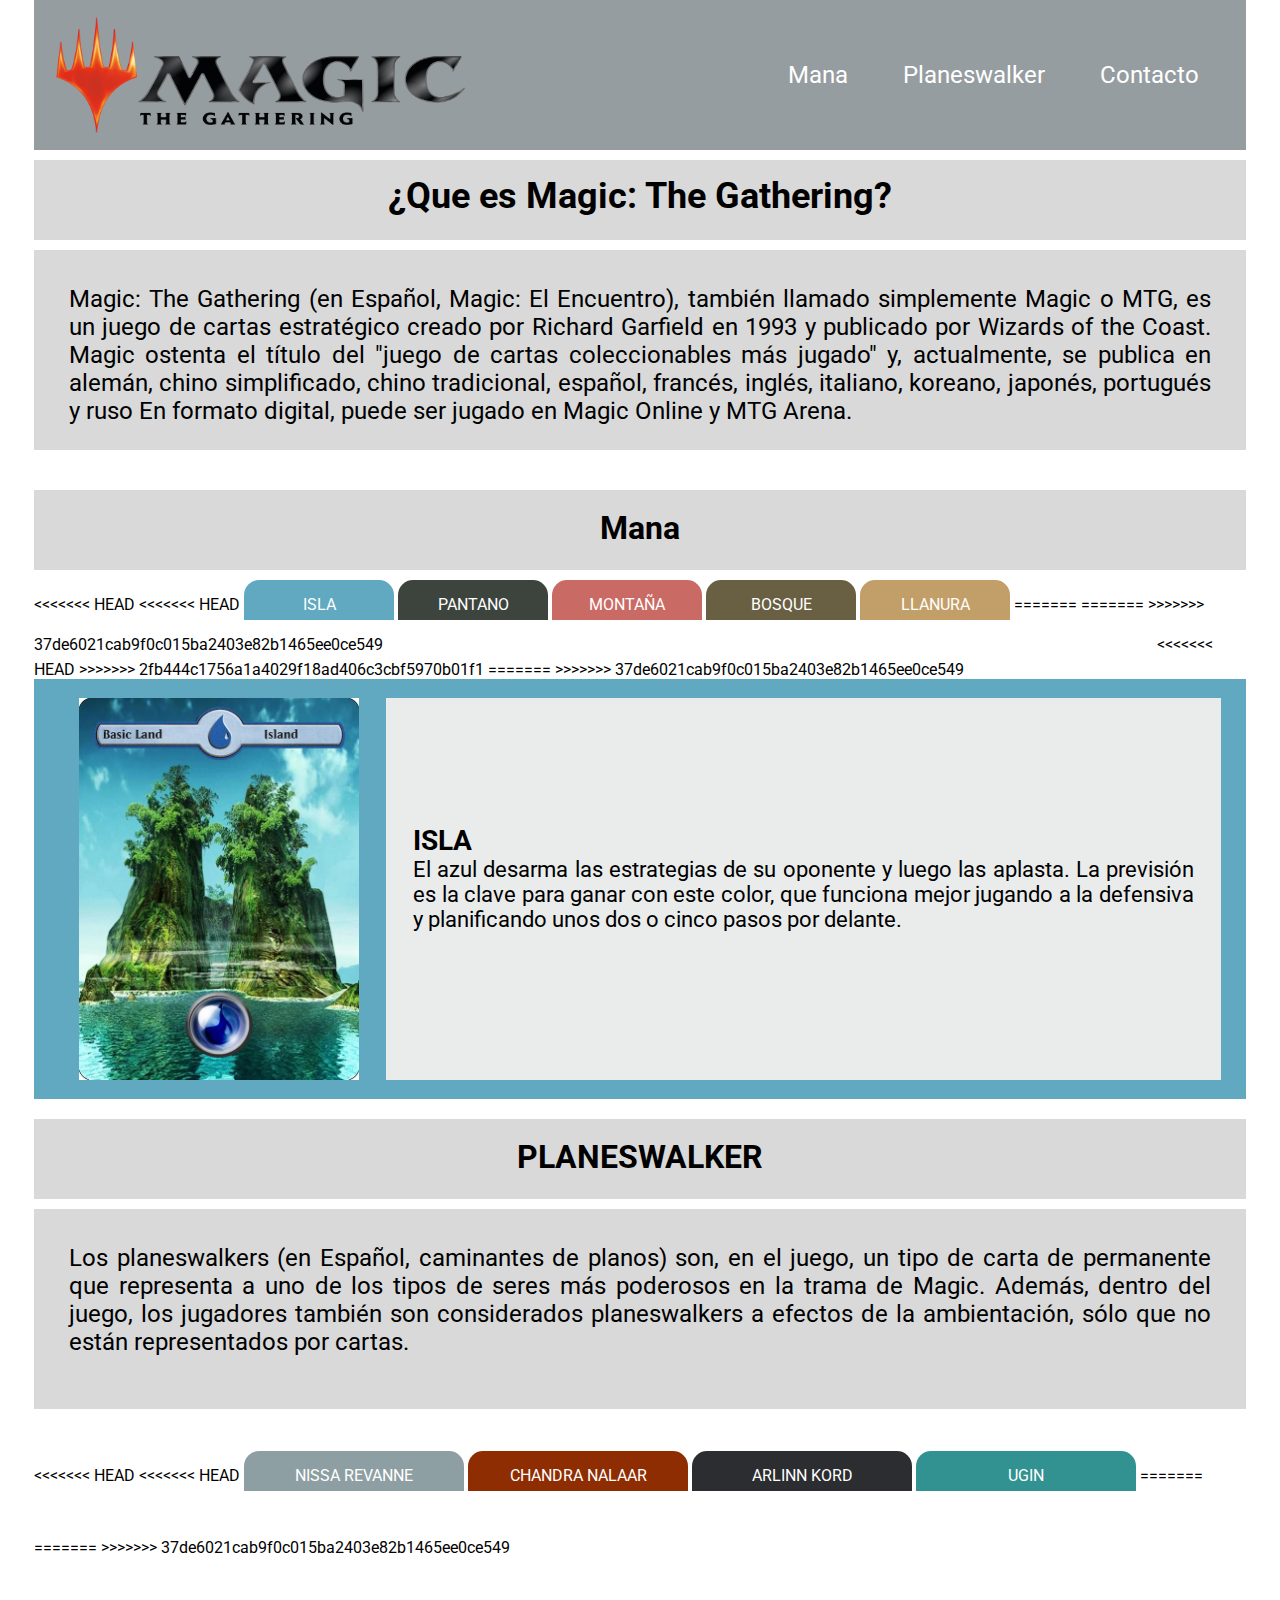
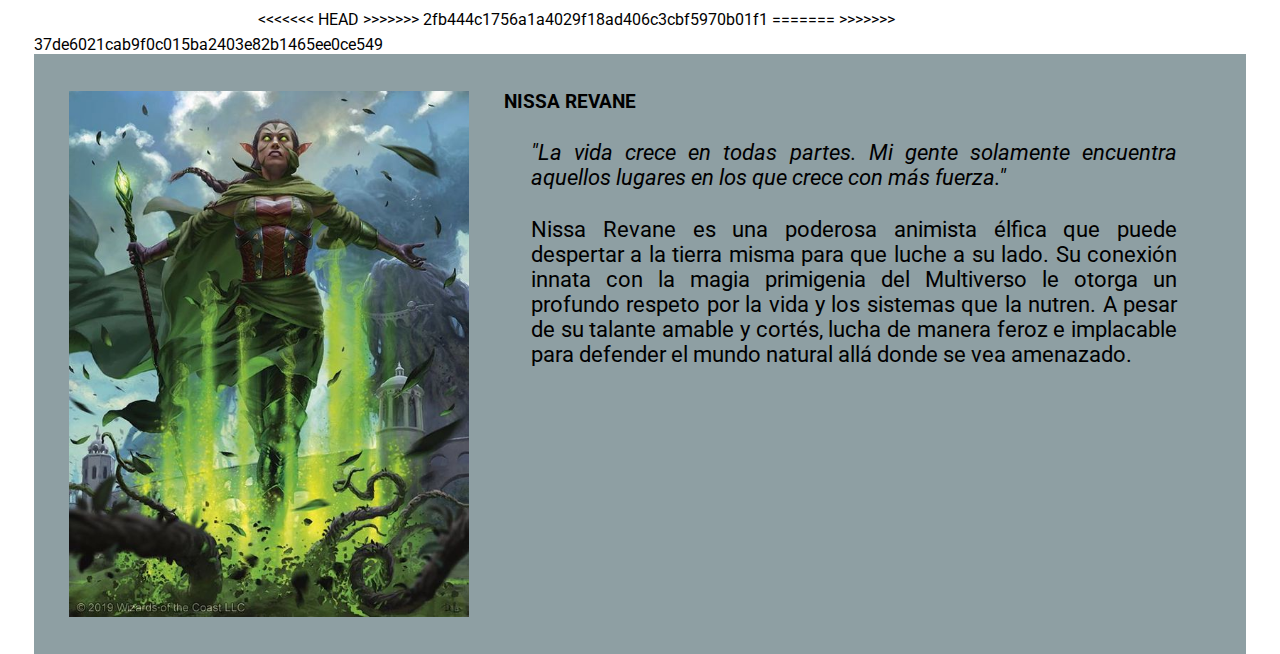
==== index.html @ 4610dcbb "se subieron nuevos cambios en el index y el la hoja de estilo" ====
<!DOCTYPE html>
<html lang="en">
<head>
    <meta charset="UTF-8">
    <meta http-equiv="X-UA-Compatible" content="IE=edge">
    <meta name="viewport" content="width=device-width, initial-scale=1.0">
    <title>Magic-The Gathering</title>
    <link rel="stylesheet" href="css/style.css">
</head>
<body>
    <header>
        <img src="img/logo-mtg.png" alt="logo magic the gathering">
        <nav>
            <a href="#mana">Mana</a>
            <a href="#planeswalker">Planeswalker</a>
            <a href="#contacto">Contacto</a>
        </nav>
    </header>
    <main>
        <section id="magic">
            <h1>¿Que es Magic: The Gathering?</h1>
            <p>
                Magic: The Gathering (en Español, Magic: El Encuentro), también llamado simplemente Magic o MTG, es un
                juego de cartas estratégico creado por Richard Garfield en 1993 y publicado por Wizards of the Coast.
                Magic ostenta el título del "juego de cartas coleccionables más jugado" y, actualmente, se publica en
                alemán, chino simplificado, chino tradicional, español, francés, inglés, italiano, koreano, japonés,
                portugués y ruso En formato digital, puede ser jugado en Magic Online y MTG Arena.
            </p>
        </section>
        <section id="mana">
            <h2>Mana</h2>
            <nav>
<<<<<<< HEAD
<<<<<<< HEAD
                <a href="#mana" onclick="showHide('isla')" class="isla"> ISLA </a>
                <a href="#mana" onclick="showHide('pantano')" class="pantano"> PANTANO </a>
                <a href="#mana" onclick="showHide('montaña')" class="montaña"> MONTAÑA </a>
                <a href="#mana" onclick="showHide('bosque')" class="bosque"> BOSQUE </a>
                <a href="#mana" onclick="showHide('llanura')" class="llanura"> LLANURA </a>
=======
=======
>>>>>>> 37de6021cab9f0c015ba2403e82b1465ee0ce549
                <a href="#mana" onclick="showHide('isla')"> ISLA </a>
                <a href="#mana" onclick="showHide('pantano')"> PANTANO </a>
                <a href="#mana" onclick="showHide('montaña')"> MONTAÑA </a>
                <a href="#mana" onclick="showHide('bosque')"> BOSQUE </a>
                <a href="#mana" onclick="showHide('llanura')"> LLANURA </a>
<<<<<<< HEAD
>>>>>>> 2fb444c1756a1a4029f18ad406c3cbf5970b01f1
=======
>>>>>>> 37de6021cab9f0c015ba2403e82b1465ee0ce549
            </nav>
            <article id="isla">
                <img src="img/mana-isla.jpg" alt="imgen-">
                <div>
                    <h3>ISLA</h3>
                    <p>El azul desarma las estrategias de su oponente y luego las aplasta. La previsión es la clave para
                        ganar con este color, que funciona mejor jugando a la defensiva y planificando unos dos o cinco
                        pasos por delante.</p>
                </div>
            </article>
            <article id="pantano">
                <img src="img/mana-swap.jpg" alt="imgen-">
                <div>
                    <h3>PANTANO</h3>
                    <p>El color del poder a cualquier precio, en el que encontrarás criaturas espeluznantes como
                        vampiros,
                        demonios y zombies errantes. Con él intercambiarás recursos (o puede que incluso vidas) para
                        destruir a la competencia.</p>
                </div>
            </article>
            <article id="montaña">
                <img src="img/mana-montaña.jpg" alt="imgen-">
                <div>
                    <h3>MONTAÑA</h3>
                    <p>El rojo quiere ganar rápido y de inmediato. Este color es agresivo y utiliza la fuerza, el daño
                        directo y las tácticas veloces para acabar con sus oponentes.</p>
                </div>
            </article>
            <article id="bosque">
                <img src="img/mana-bosque.jpg" alt="imgen-bosque">
                <div>
                    <h3>BOSQUE</h3>
                    <p>El verde es una gran elección para principiantes y cuenta con las criaturas más feroces de la
                        naturaleza. Cuanto más grandes sean, ¡mejor! El verde juega igual que una fuerza tan imparable
                        como
                        la propia naturaleza. Si te encantan los animales, este es tu color.</p>
                </div>
            </article>
            <article id="llanura">
                <img src="img/llanura.jpg" alt="imagen-llanura">
                <div>
                    <h3>LLANURA</h3>
                    <p>
                        El blanco cumple su objetivo mediante el trabajo en equipo y el equilibrio. Es el mejor color
                        defensivo y utiliza hechizos de protección para mantener a salvo a las criaturas ante los
                        ataques
                        enemigos.
                    </p>
                </div>
            </article>
        </section>
        <section id="planeswalker">
            <h2>PLANESWALKER</h2>
            <p>
                Los planeswalkers (en Español, caminantes de planos) son, en el juego, un tipo de carta de permanente
                que representa a uno de los tipos de seres más poderosos en la trama de Magic. Además, dentro del juego,
                los jugadores también son considerados planeswalkers a efectos de la ambientación, sólo que no están
                representados por cartas.
            </p>
            <nav>
<<<<<<< HEAD
<<<<<<< HEAD
                <a href="#planeswalker" onclick="ocultarMostrar('nissa')" class="nissa">NISSA REVANNE</a>
                <a href="#planeswalker" onclick="ocultarMostrar('chandra')" class="chandra">CHANDRA NALAAR</a>
                <a href="#planeswalker" onclick="ocultarMostrar('arlinn')" class="arlinn">ARLINN KORD</a>
                <a href="#planeswalker" onclick="ocultarMostrar('ugin')" class="ugin">UGIN</a>
=======
=======
>>>>>>> 37de6021cab9f0c015ba2403e82b1465ee0ce549
                <a href="#nissa" onclick="ocultarMostrar('nissa')" >NISSA REVANNE</a>
                <a href="#chandra" onclick="ocultarMostrar('chandra')" >CHANDRA NALAAR</a>
                <a href="#arlinn" onclick="ocultarMostrar('arlinn')" >ARLINN KORD</a>
                <a href="#ugin" onclick="ocultarMostrar('ugin')" >UGIN</a>
<<<<<<< HEAD
>>>>>>> 2fb444c1756a1a4029f18ad406c3cbf5970b01f1
=======
>>>>>>> 37de6021cab9f0c015ba2403e82b1465ee0ce549
            </nav>
            <article id="nissa">
                <img src="img/Nissa.jpg" alt="Nissa">
                <div>
                    <h3>NISSA REVANE</h3>
                    <p><em>"La vida crece en todas partes. Mi gente solamente encuentra aquellos lugares en los que crece
                            con
                            más fuerza."</em></p>
                    <p>
                        Nissa Revane es una poderosa animista élfica que puede despertar a la tierra misma para que luche a
                        su lado. Su conexión innata con la magia primigenia del Multiverso le otorga un profundo respeto por
                        la vida y los sistemas que la nutren. A pesar de su talante amable y cortés, lucha de manera feroz e
                        implacable para defender el mundo natural allá donde se vea amenazado.
                    </p>
                </div>
            </article>
            <article id="chandra">
                <img src="img/chandra.jpg" alt="Chandra">
                <div>
                    <h3>
                        CHANDRA NALAAR
                    </h3>
                    <p><em>
                            “La combustión espontanea es un mito. Si estallas en llamas es porque alguien querías que lo
                            hicieras.”
                        </em></p>
                    <p>
                        La impulsiva Chandra Nalaar, de espíritu libre e inmenso poder, sigue avanzando para convertirse en
                        la heroína que está predestinada a ser. El arte de conjurar fuego le resulta natural y, cuando se
                        enfrenta a un desafío, suele actuar primero y pensar después. Chandra cree que todo el mundo merece
                        ser libre de tomar sus propias decisiones. De hecho, es casi incapaz de mantenerse al margen cuando
                        descubre algún tipo de opresión. Aunque tiene buenas intenciones, la naturaleza impetuosa de Chandra
                        a veces agrava los problemas que intenta resolver. Aun así, las equivocaciones ocasionales no bastan
                        ni una pizca para aplacar su pasión, su optimismo y su deslenguada despreocupación.
                    </p>
                </div>
            </article>
            <article id="arlinn">
                <img src="img/Arlinn.jpg" alt="Arlinn">
                <div>
                    <h3>
                        ARLINN KORD
                    </h3>
                    <p>
                        Arlinn Kord era una adolescente cuando sucumbió a la llamada primitiva de la licántropa que
                        albergaba en su interior. Intentó ocultar su naturaleza durante años, pero cuando se convirtió en
                        Planeswalker, descubrió el poder para controlar sus transformaciones. Ahora vive como embajadora y
                        defensora de sus congéneres, empleando su habilidad para caminar entre humanos y licántropos como
                        medio de negociar una paz provisional.
                    </p>
                </div>
            </article>
            <article id="ugin">
                <img src="img/ugin.jpg" alt="Ugin">
                <div>
                    <h3>
                        UGIN
                    </h3>
                    <p>
                        A lo largo de su inconcebiblemente larga vida, Ugin ha moldeado planos enteros, vencido a fuerzas
                        cataclísmicas y renacido dos veces como mínimo. Es igual de astuto y poderoso que su gemelo, Nicol
                        Bolas, pero, por suerte, su interés en dominar mundos es mucho menor.
                    </p>
                </div>
            </article>
        </section>
    </main>
    <script src="js/index.js"></script>
</body>
</html>
---- css/style.css ----
@import url('https://fonts.googleapis.com/css2?family=Roboto:ital,wght@0,300;0,700;1,100;1,400&display=swap');


* {
    margin: 0;
    padding: 0;
    box-sizing: border-box;
}

body {
    margin: auto;
    width: 1212px;
    font-family: 'Roboto', sans-serif;
}

header a {
    text-decoration: none;
    color: #ffff;

}

header {
    height: 150px;
    background-color: #969DA0;
    display: flex;
    align-items: center;
    justify-content: space-between;
    margin-bottom: 10px;
}

header img {
    width: 409px;
    height: 116px;
    display: block;
    margin: 17px 22px;
}

header nav {
    margin: 0px 47px;
}

header nav a {
    margin-left: 51px;
    font-size: 24px;
}


#magic {
    width: 1212px;
    height: 320px;
    margin-bottom: 10px;
}

#magic h1 {
    font-size: 36px;
    padding: 15px 0px;
}

#mana h2, #planeswalker h2 {
    font-size: 31.5px;
    padding: 20px 0px;
}

#magic h1,
#mana h2, #planeswalker h2 {
    width: 100%;
    height: 80px;
    background-color: #D9D9D9;
    text-align: center;
    margin-bottom: 10px;
}

#magic p {
    width: 100%;
    height: 200px;
    font-size: 24px;
    text-align: justify;
    background-color: #D9D9D9;
    padding: 35px;
}

/* --- Mana --- */

#mana {
    width: 1212px;
    display: flex;
    flex-wrap: wrap;
    justify-content: space-between;
}

#mana nav a {
    display: inline-block;
    width: 150px;
    height: 40px;
    text-align: center;
    text-decoration: none;
    padding: 15px 0px;
    border-top-left-radius: 15px;
    border-top-right-radius: 15px;
    color: #ffff;
}

#mana article {
    width: 1212px;
    height: 420px;
    display: flex;
    flex-wrap: wrap;
    margin-bottom: 10px;
}

#mana article img {
    width: 280px;
    height: 382px;
    margin: 19px 27px 19px 45px;
}

#mana article div {
    width: 835px;
    height: 382px;
    background-color: #EAECEC;
    margin: 19px 0px 19px 0px;
}

#mana article div h3 {
    width: 835px;
    font-size: 27.5px;
    margin: 126px 0px 0px 27px;
    /* Margin: arriba derecha abajo izquierda */
}

#mana article div p {
    font-size: 22px;
    margin: 0px 27px 0px 27px;
    text-align: justify;
}

/*   */

#mana nav a:nth-child(1) {

    background-color: #60A9C1;
}
#mana nav a:nth-child(2){

    background-color: #3D443D;
}

#mana nav a:nth-child(3){

    background-color: #CA6A64;
}

#mana nav a:nth-child(4){
    background-color: #695F43;
}

#mana nav a:nth-child(5){
    background-color: #C29E68;
}

/* identificador  */

#isla {
    display: flex;
    flex-wrap: wrap;
    background-color: #60A9C1;
}

#pantano {
    display: flex;
    flex-wrap: wrap;
    background-color: #3D443D;
}

#montaña{
    display: flex;
    flex-wrap: wrap;
    background-color: #CA6A64;
}

#bosque{
    background-color: #695F43;
}

#llanura{
    background-color: #C29E68;
}

/* PLANESWALKER */
#planeswalker {
    margin-top: 10px;
}

#planeswalker h2+p{
    width: 100%;
    height: 200px;
    font-size: 24px;
    text-align: justify;
    background-color: #D9D9D9;
    padding: 35px; 
    margin-bottom: 10px;

}

#planeswalker nav a {
    display: inline-block;
    width: 220px;
    height: 40px;
    text-align: center;
    text-decoration: none;
    padding: 15px 0px;
    margin-top: 32px;
    border-top-left-radius: 15px;
    border-top-right-radius: 15px;
    color: #ffff;
}

#planeswalker article {
    width: 1212px;
    height: 600px;
    display: flex;
    flex-wrap: wrap;
}

#planeswalker article img {
    width: 400px;
    height: 526px;
    margin: 37px 35px;
}

#planeswalker article div {
    width: 700px;
    height: 512px;
    margin: 37px 0px 37px;
<<<<<<< HEAD
<<<<<<< HEAD
}

/* clase  */

.nissa {
    display: flex;
    flex-wrap: wrap;
    background-color: #86a0a8;
}

.chandra {
    display: flex;
    flex-wrap: wrap;
    background-color: #af4014;
}

.arlinn{
    display: flex;
    flex-wrap: wrap;
    background-color: #433f3f;
}

.ugin{
    background-color: #21879e;
}

/* identificador  */

#nissa{
    display: flex;
    flex-wrap: wrap;
    background-color: #86a0a8;
}

#chandra{
    display: flex;
    flex-wrap: wrap;
    background-color: #af4014;
}

#arlinn{
    display: flex;
    flex-wrap: wrap;
    background-color: #433f3f;
}

#ugin{
    background-color: #21879e;
}
=======
=======
>>>>>>> 37de6021cab9f0c015ba2403e82b1465ee0ce549
    background-color: #EAECEC;
}
#planeswalker article div h3{
    width: 835px;
    font-size: 27.5px;
    margin: 35px 0px 0px 27px;
}

#planeswalker article div p {
    font-size: 22px;
    margin: 27px 27px 27px 27px;
    text-align: justify;
}
/* Color Fondo Planeswalker */

#planeswalker nav a:nth-child(1), #nissa {
    background-color: #8E9FA3;
}
#planeswalker nav a:nth-child(2), #chandra{
    background-color: #8E2D02;
}

#planeswalker nav a:nth-child(3), #arlinn {
    background-color: #2B2D30;
}

#planeswalker nav a:nth-child(4), #ugin{ 
    background-color: #319291;
}
<<<<<<< HEAD
>>>>>>> 2fb444c1756a1a4029f18ad406c3cbf5970b01f1
=======
>>>>>>> 37de6021cab9f0c015ba2403e82b1465ee0ce549
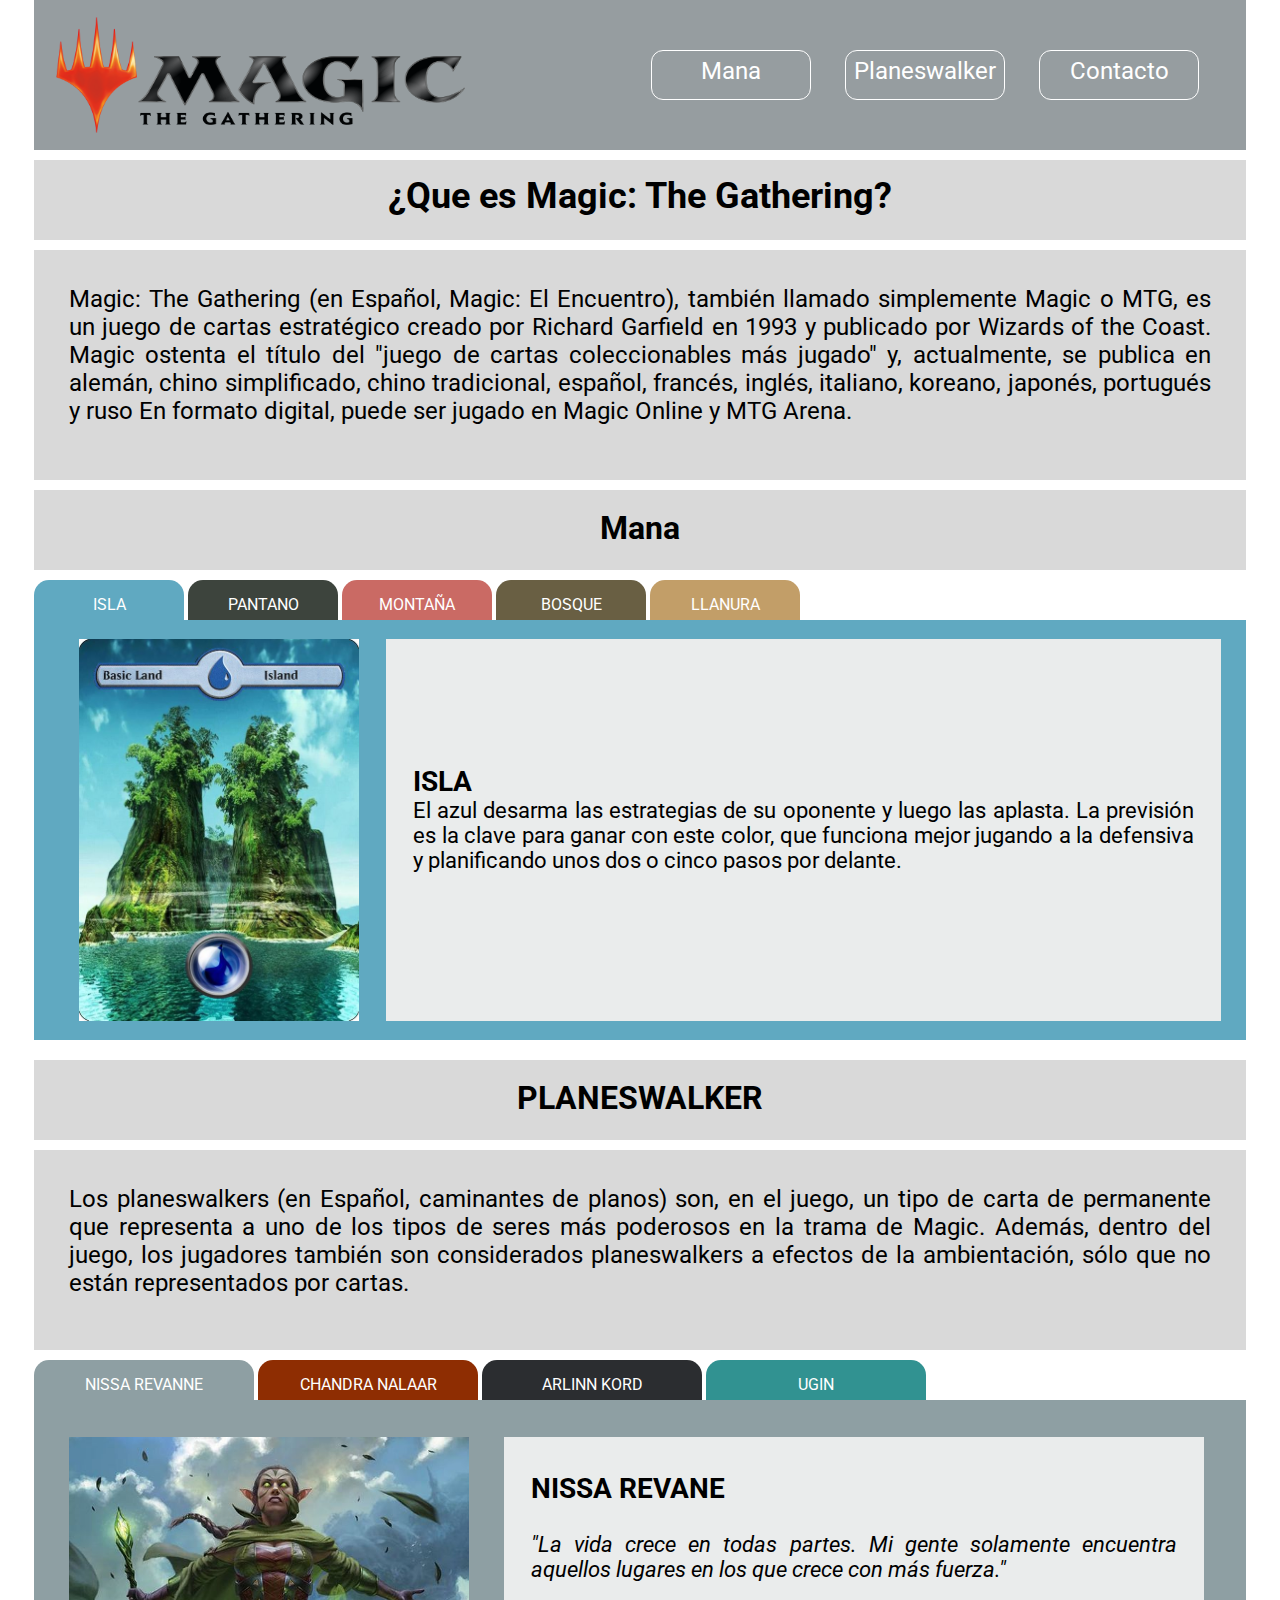
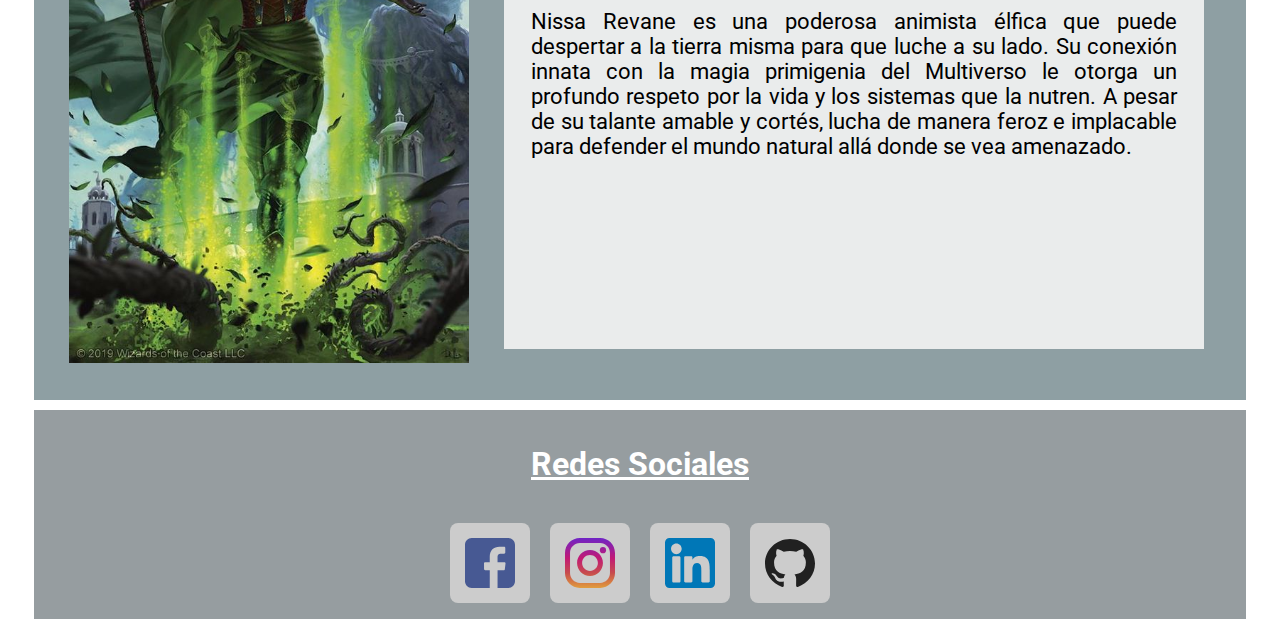
==== commit 5e2da709: "Se agregaron: Carpeta icon que se utilizo para hacer el footer del index.html" ====
--- a/index.html
+++ b/index.html
@@ -13,7 +13,7 @@
         <nav>
             <a href="#mana">Mana</a>
             <a href="#planeswalker">Planeswalker</a>
-            <a href="#contacto">Contacto</a>
+            <a href="#social">Contacto</a>
         </nav>
     </header>
     <main>
@@ -30,25 +30,11 @@
         <section id="mana">
             <h2>Mana</h2>
             <nav>
-<<<<<<< HEAD
-<<<<<<< HEAD
-                <a href="#mana" onclick="showHide('isla')" class="isla"> ISLA </a>
-                <a href="#mana" onclick="showHide('pantano')" class="pantano"> PANTANO </a>
-                <a href="#mana" onclick="showHide('montaña')" class="montaña"> MONTAÑA </a>
-                <a href="#mana" onclick="showHide('bosque')" class="bosque"> BOSQUE </a>
-                <a href="#mana" onclick="showHide('llanura')" class="llanura"> LLANURA </a>
-=======
-=======
->>>>>>> 37de6021cab9f0c015ba2403e82b1465ee0ce549
                 <a href="#mana" onclick="showHide('isla')"> ISLA </a>
                 <a href="#mana" onclick="showHide('pantano')"> PANTANO </a>
                 <a href="#mana" onclick="showHide('montaña')"> MONTAÑA </a>
                 <a href="#mana" onclick="showHide('bosque')"> BOSQUE </a>
                 <a href="#mana" onclick="showHide('llanura')"> LLANURA </a>
-<<<<<<< HEAD
->>>>>>> 2fb444c1756a1a4029f18ad406c3cbf5970b01f1
-=======
->>>>>>> 37de6021cab9f0c015ba2403e82b1465ee0ce549
             </nav>
             <article id="isla">
                 <img src="img/mana-isla.jpg" alt="imgen-">
@@ -109,23 +95,10 @@
                 representados por cartas.
             </p>
             <nav>
-<<<<<<< HEAD
-<<<<<<< HEAD
-                <a href="#planeswalker" onclick="ocultarMostrar('nissa')" class="nissa">NISSA REVANNE</a>
-                <a href="#planeswalker" onclick="ocultarMostrar('chandra')" class="chandra">CHANDRA NALAAR</a>
-                <a href="#planeswalker" onclick="ocultarMostrar('arlinn')" class="arlinn">ARLINN KORD</a>
-                <a href="#planeswalker" onclick="ocultarMostrar('ugin')" class="ugin">UGIN</a>
-=======
-=======
->>>>>>> 37de6021cab9f0c015ba2403e82b1465ee0ce549
                 <a href="#nissa" onclick="ocultarMostrar('nissa')" >NISSA REVANNE</a>
                 <a href="#chandra" onclick="ocultarMostrar('chandra')" >CHANDRA NALAAR</a>
                 <a href="#arlinn" onclick="ocultarMostrar('arlinn')" >ARLINN KORD</a>
                 <a href="#ugin" onclick="ocultarMostrar('ugin')" >UGIN</a>
-<<<<<<< HEAD
->>>>>>> 2fb444c1756a1a4029f18ad406c3cbf5970b01f1
-=======
->>>>>>> 37de6021cab9f0c015ba2403e82b1465ee0ce549
             </nav>
             <article id="nissa">
                 <img src="img/Nissa.jpg" alt="Nissa">
@@ -192,6 +165,17 @@
                 </div>
             </article>
         </section>
+        <footer>
+            <div id="social">
+                <h2>
+                    Redes Sociales
+                </h2>
+                <a href="https://facebook.com" title="Seguinos en Facebook" target="_blank"></a>
+                <a href="https://instagram.com" title="Seguinos en Instagram" target="_blank"></a>
+                <a href="https://linkedin.com" title="Seguinos en Linkedin" target="_blank"></a>
+                <a href="https://github.com/Dantezio72/ProyectoMaquetacion" title="Mira nuestro avance " target="_blank"></a>
+            </div>
+        </footer>
     </main>
     <script src="js/index.js"></script>
 </body>
--- a/css/style.css
+++ b/css/style.css
@@ -14,8 +14,10 @@
 }
 
 header a {
+
     text-decoration: none;
     color: #ffff;
+
 
 }
 
@@ -40,8 +42,24 @@
 }
 
 header nav a {
-    margin-left: 51px;
+    display: inline-block;
+    width: 160px;
+    height: 50px;
+
+    text-align: center;
+    margin-left: 30px;
+    padding: 6px;
+
     font-size: 24px;
+    transition: .9s;
+    border-radius: 12px;
+    border: 1px solid #FFFf;
+
+}
+
+header a:hover{
+    background-color: #3C3C3C;
+    color:  #ffff;
 }
 
 
@@ -72,7 +90,7 @@
 
 #magic p {
     width: 100%;
-    height: 200px;
+    height: 230px;
     font-size: 24px;
     text-align: justify;
     background-color: #D9D9D9;
@@ -98,6 +116,7 @@
     border-top-left-radius: 15px;
     border-top-right-radius: 15px;
     color: #ffff;
+    transition: .8s;
 }
 
 #mana article {
@@ -156,6 +175,11 @@
 
 #mana nav a:nth-child(5){
     background-color: #C29E68;
+}
+
+#mana nav a:hover{
+    background-color: #A9A9A9;
+    color: #fff;
 }
 
 /* identificador  */
@@ -209,11 +233,13 @@
     text-align: center;
     text-decoration: none;
     padding: 15px 0px;
-    margin-top: 32px;
     border-top-left-radius: 15px;
     border-top-right-radius: 15px;
     color: #ffff;
-}
+    transition: .5s;
+}
+
+
 
 #planeswalker article {
     width: 1212px;
@@ -232,60 +258,6 @@
     width: 700px;
     height: 512px;
     margin: 37px 0px 37px;
-<<<<<<< HEAD
-<<<<<<< HEAD
-}
-
-/* clase  */
-
-.nissa {
-    display: flex;
-    flex-wrap: wrap;
-    background-color: #86a0a8;
-}
-
-.chandra {
-    display: flex;
-    flex-wrap: wrap;
-    background-color: #af4014;
-}
-
-.arlinn{
-    display: flex;
-    flex-wrap: wrap;
-    background-color: #433f3f;
-}
-
-.ugin{
-    background-color: #21879e;
-}
-
-/* identificador  */
-
-#nissa{
-    display: flex;
-    flex-wrap: wrap;
-    background-color: #86a0a8;
-}
-
-#chandra{
-    display: flex;
-    flex-wrap: wrap;
-    background-color: #af4014;
-}
-
-#arlinn{
-    display: flex;
-    flex-wrap: wrap;
-    background-color: #433f3f;
-}
-
-#ugin{
-    background-color: #21879e;
-}
-=======
-=======
->>>>>>> 37de6021cab9f0c015ba2403e82b1465ee0ce549
     background-color: #EAECEC;
 }
 #planeswalker article div h3{
@@ -315,7 +287,65 @@
 #planeswalker nav a:nth-child(4), #ugin{ 
     background-color: #319291;
 }
-<<<<<<< HEAD
->>>>>>> 2fb444c1756a1a4029f18ad406c3cbf5970b01f1
-=======
->>>>>>> 37de6021cab9f0c015ba2403e82b1465ee0ce549
+
+#planeswalker nav a:hover{
+    background-color: 	#A9A9A9;
+    color: #fff;
+}
+
+/* Footer */
+#social {
+    display: flex;
+    justify-content: center;
+    flex-wrap: wrap;
+    gap: 20px;
+    padding: 16px;
+    background-color: #969DA0;
+    margin-top: 10px;
+}
+
+#social h2{
+    width: 100%;
+    text-align: center;
+    font-size: 31.5px;
+    padding: 20px 0px;
+    text-decoration:underline;
+    color: #ffff;
+}
+
+#social a {
+    width: 80px;
+    height: 80px;
+    background-color: #ccc;
+    background-position: center;
+
+    border-radius: 8px;
+    background-size: 50px;
+    background-repeat: no-repeat;
+
+}
+
+
+#social a:nth-child(2) {
+    background-image: url(../icon/facebook.svg);
+}
+
+#social a:nth-child(3){
+    background-image: url(../icon/instagram.svg);
+}
+
+#social a:nth-child(4) {
+    background-image: url(../icon/linkedin.svg);
+}
+
+#social a:nth-child(5) {
+    background-image: url(../icon/github.svg);
+}
+
+
+#social a:hover {
+    background-color: #eee;
+    background-size: 60px;
+    box-shadow: 0 2px 8px #333;
+
+}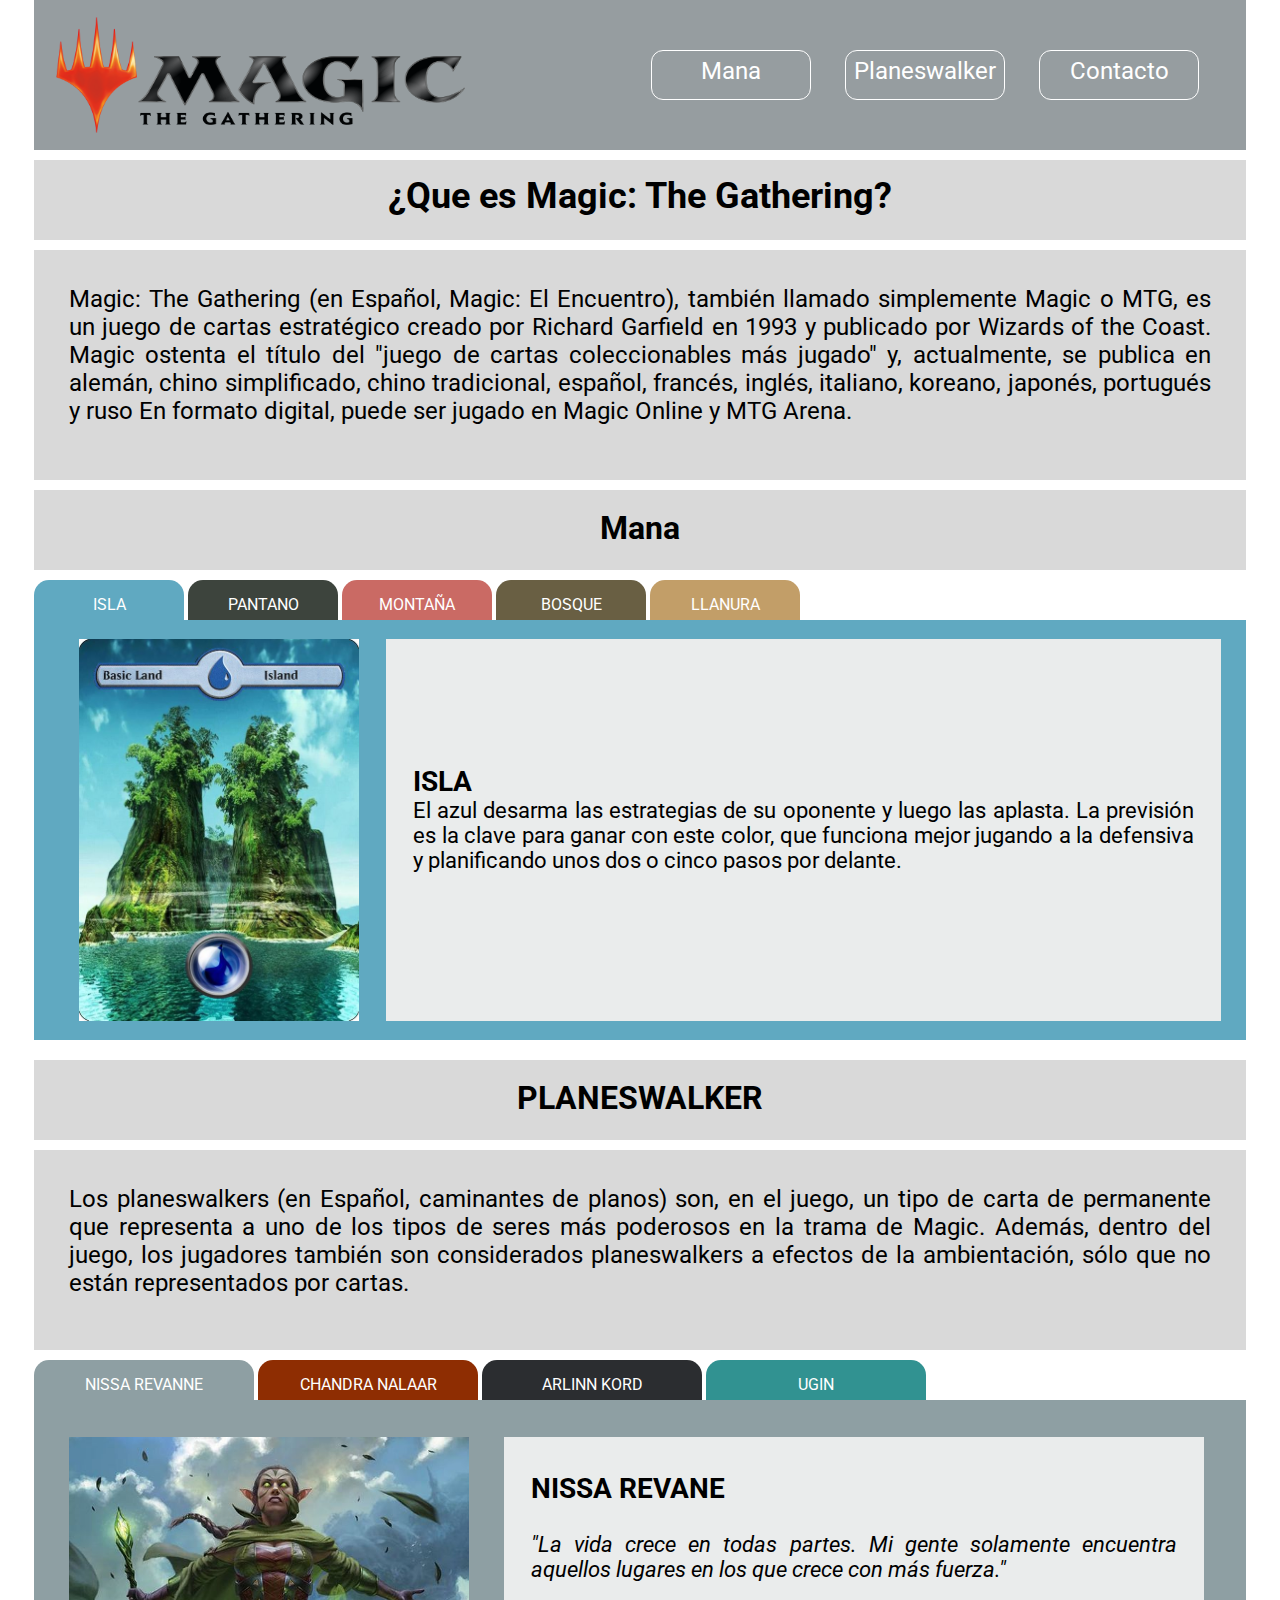
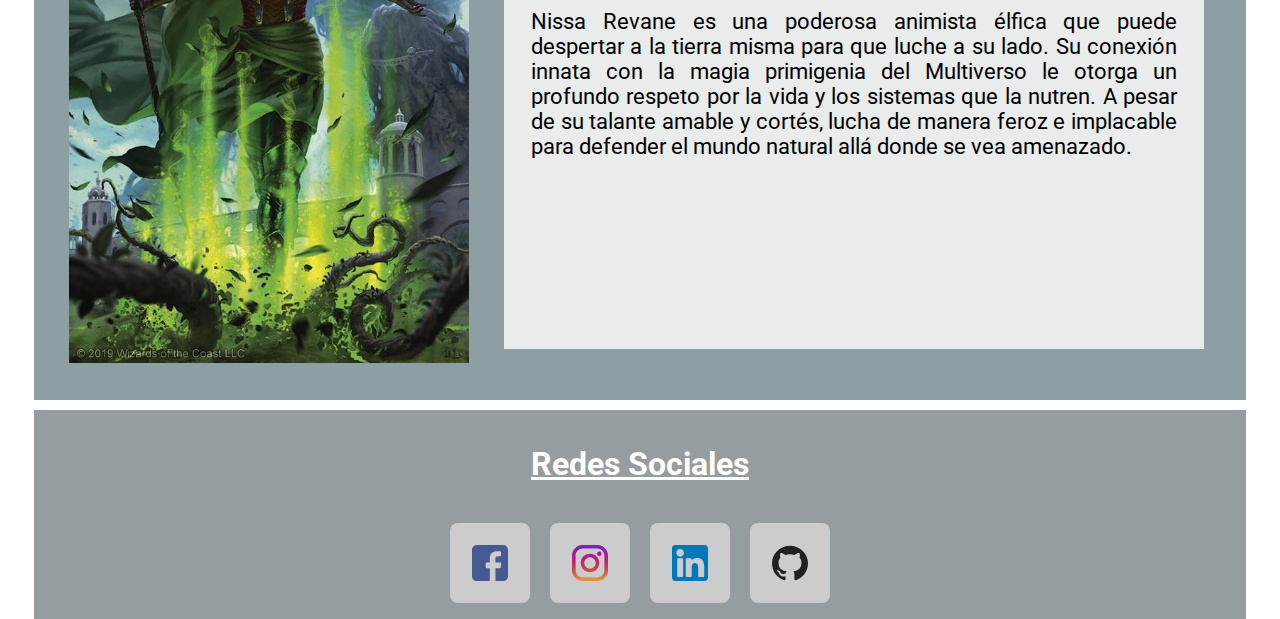
==== commit 993251e0: "Se modifico el footer" ====
--- a/index.html
+++ b/index.html
@@ -99,6 +99,7 @@
                 <a href="#chandra" onclick="ocultarMostrar('chandra')" >CHANDRA NALAAR</a>
                 <a href="#arlinn" onclick="ocultarMostrar('arlinn')" >ARLINN KORD</a>
                 <a href="#ugin" onclick="ocultarMostrar('ugin')" >UGIN</a>
+
             </nav>
             <article id="nissa">
                 <img src="img/Nissa.jpg" alt="Nissa">
--- a/css/style.css
+++ b/css/style.css
@@ -298,10 +298,11 @@
     display: flex;
     justify-content: center;
     flex-wrap: wrap;
+    background-color: #969DA0;
     gap: 20px;
     padding: 16px;
-    background-color: #969DA0;
     margin-top: 10px;
+
 }
 
 #social h2{
@@ -320,7 +321,7 @@
     background-position: center;
 
     border-radius: 8px;
-    background-size: 50px;
+    background-size: 36px;
     background-repeat: no-repeat;
 
 }
@@ -345,7 +346,7 @@
 
 #social a:hover {
     background-color: #eee;
-    background-size: 60px;
+    background-size: 48px;
     box-shadow: 0 2px 8px #333;
 
 }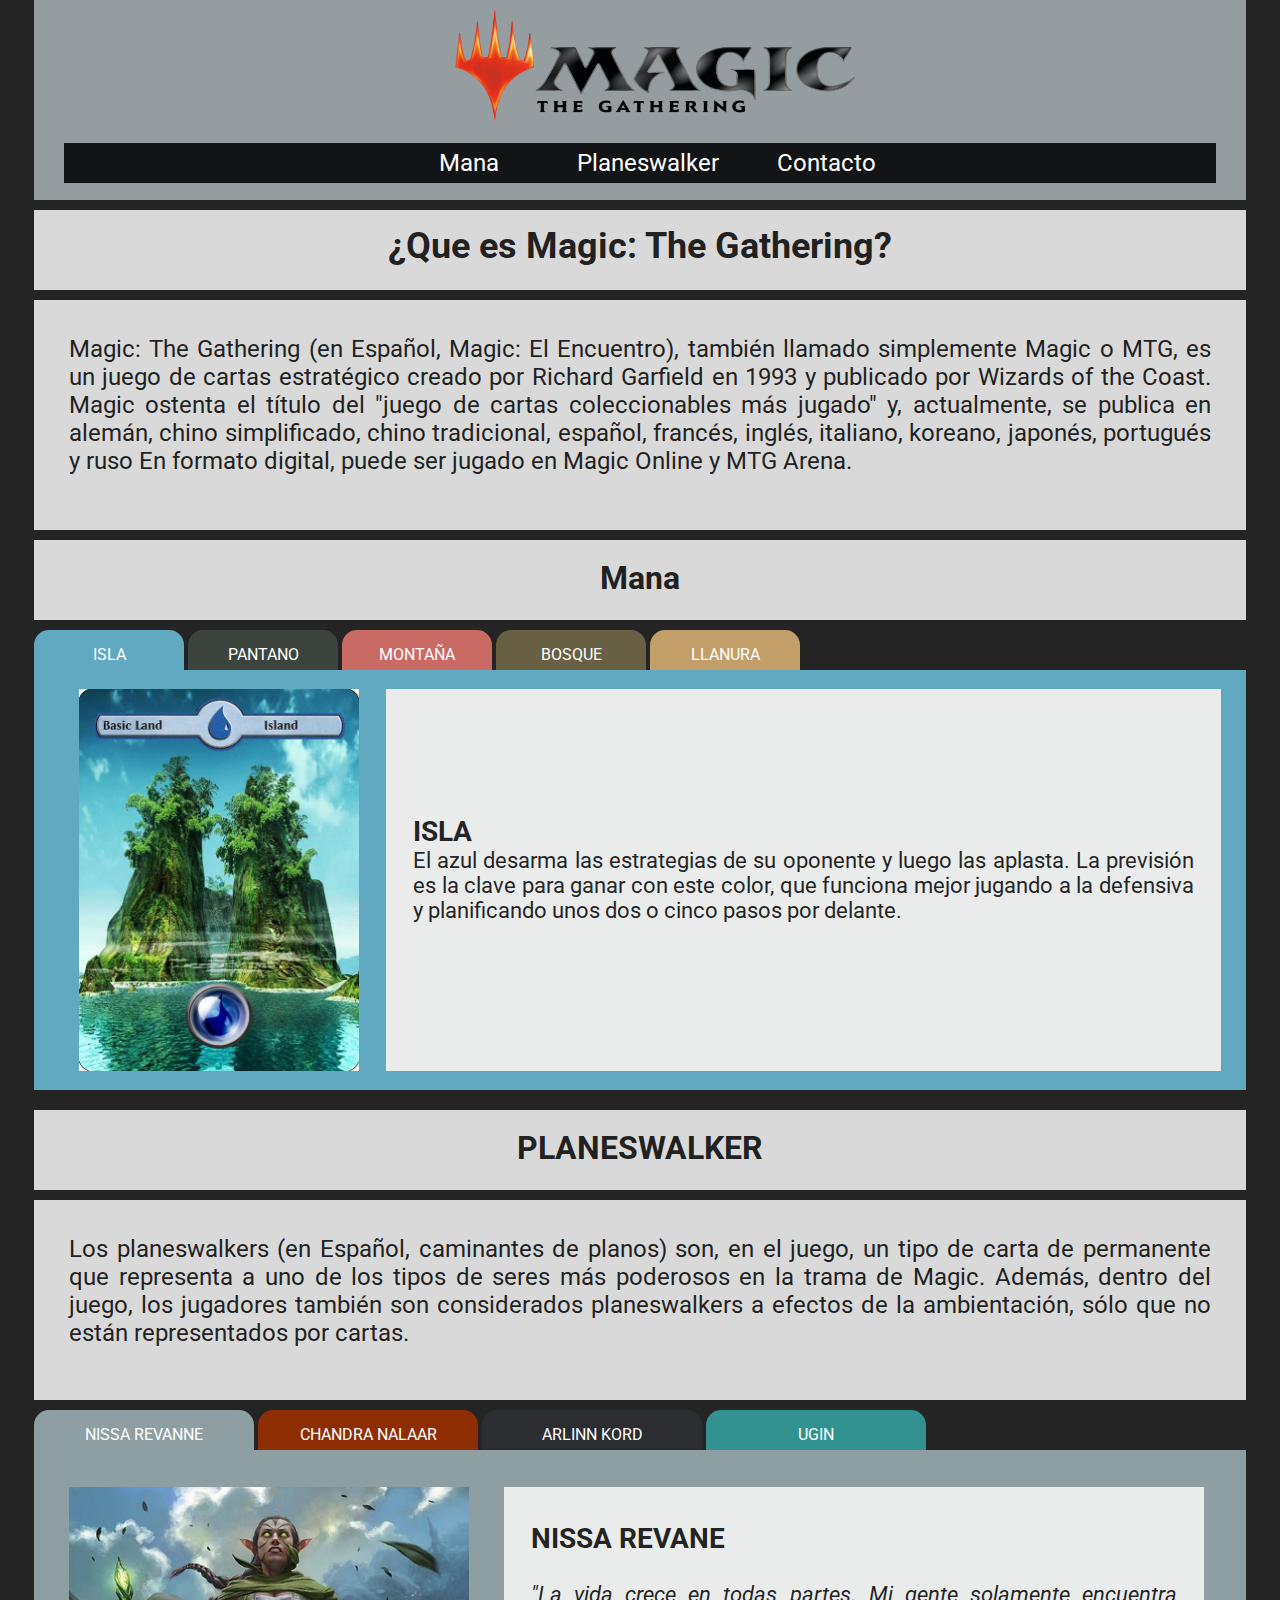
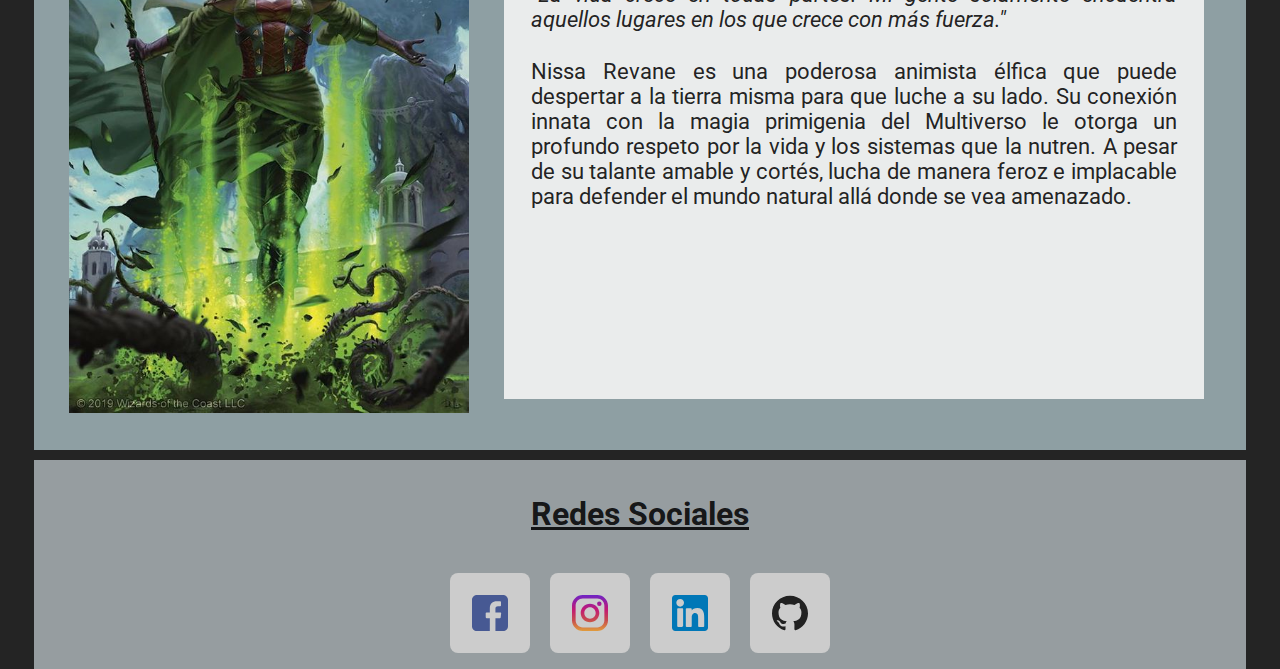
==== commit 7450c6ec: "Se realizaron modificaciones en la hoja de estilo de style.cs, donde se ve afectaod el header" ====
--- a/index.html
+++ b/index.html
@@ -9,7 +9,8 @@
 </head>
 <body>
     <header>
-        <img src="img/logo-mtg.png" alt="logo magic the gathering">
+        <div>
+            <img src="img/logo-mtg.png" alt="logo magic the gathering"></div>
         <nav>
             <a href="#mana">Mana</a>
             <a href="#planeswalker">Planeswalker</a>
@@ -94,11 +95,11 @@
                 los jugadores también son considerados planeswalkers a efectos de la ambientación, sólo que no están
                 representados por cartas.
             </p>
-            <nav>
-                <a href="#nissa" onclick="ocultarMostrar('nissa')" >NISSA REVANNE</a>
-                <a href="#chandra" onclick="ocultarMostrar('chandra')" >CHANDRA NALAAR</a>
-                <a href="#arlinn" onclick="ocultarMostrar('arlinn')" >ARLINN KORD</a>
-                <a href="#ugin" onclick="ocultarMostrar('ugin')" >UGIN</a>
+            <nav id="punto">
+                <a href="#punto" onclick="ocultarMostrar('nissa')" >NISSA REVANNE</a>
+                <a href="#punto" onclick="ocultarMostrar('chandra')" >CHANDRA NALAAR</a>
+                <a href="#punto" onclick="ocultarMostrar('arlinn')" >ARLINN KORD</a>
+                <a href="#punto" onclick="ocultarMostrar('ugin')" >UGIN</a>
 
             </nav>
             <article id="nissa">
--- a/css/style.css
+++ b/css/style.css
@@ -7,6 +7,13 @@
     box-sizing: border-box;
 }
 
+:root{
+    /* color-scheme:  dark; */
+    color-scheme: light dark;
+    color: rgba(0, 0, 0, 0.87);
+    background-color: #242424;
+}
+
 body {
     margin: auto;
     width: 1212px;
@@ -16,50 +23,68 @@
 header a {
 
     text-decoration: none;
-    color: #ffff;
+    color: rgba(0, 0, 0, 0.87);
 
 
 }
 
 header {
-    height: 150px;
     background-color: #969DA0;
     display: flex;
-    align-items: center;
-    justify-content: space-between;
-    margin-bottom: 10px;
+    justify-content: center;
+    margin-bottom: 10px;
+    flex-wrap: wrap;
+    /* width: 1212px; */
+    /* position: fixed; */
+    height: 200px;
+
+}
+
+header div {
+    width: 100%;
+    display: flex;
+    justify-content: center;
+
 }
 
 header img {
-    width: 409px;
-    height: 116px;
+    width: 400px;
+    height: 110px;
     display: block;
-    margin: 17px 22px;
+    margin: 10px 0px 5px 30px;
+
 }
 
 header nav {
-    margin: 0px 47px;
+    /* margin: 0px 47px; */
+    background-color: rgba(0, 0, 0, 0.87);
+    width: 100%;
+    text-align: center;
+    height: 40px;
+    margin-left: 30px;
+    margin-right: 30px;
 }
 
 header nav a {
     display: inline-block;
     width: 160px;
-    height: 50px;
-
-    text-align: center;
-    margin-left: 30px;
+    height: 40px;
+
+    text-align: center;
+
+    margin-left: 15px;
     padding: 6px;
-
+    color: #ffff;
     font-size: 24px;
     transition: .9s;
-    border-radius: 12px;
-    border: 1px solid #FFFf;
+    border-radius: 10px;
+    /* border: 1px solid #FFFf; */
 
 }
 
 header a:hover{
-    background-color: #3C3C3C;
-    color:  #ffff;
+    background-color:  #969DA0;
+    color: rgba(0, 0, 0, 0.87);
 }
 
 
@@ -311,18 +336,18 @@
     font-size: 31.5px;
     padding: 20px 0px;
     text-decoration:underline;
-    color: #ffff;
+    color: rgba(0, 0, 0, 0.87);
 }
 
 #social a {
     width: 80px;
     height: 80px;
     background-color: #ccc;
-    background-position: center;
-
     border-radius: 8px;
+
     background-size: 36px;
     background-repeat: no-repeat;
+    background-position: center;
 
 }
 
@@ -345,8 +370,8 @@
 
 
 #social a:hover {
-    background-color: #eee;
-    background-size: 48px;
+    background-color: #ccc;
+    background-size: 78px;
     box-shadow: 0 2px 8px #333;
 
 }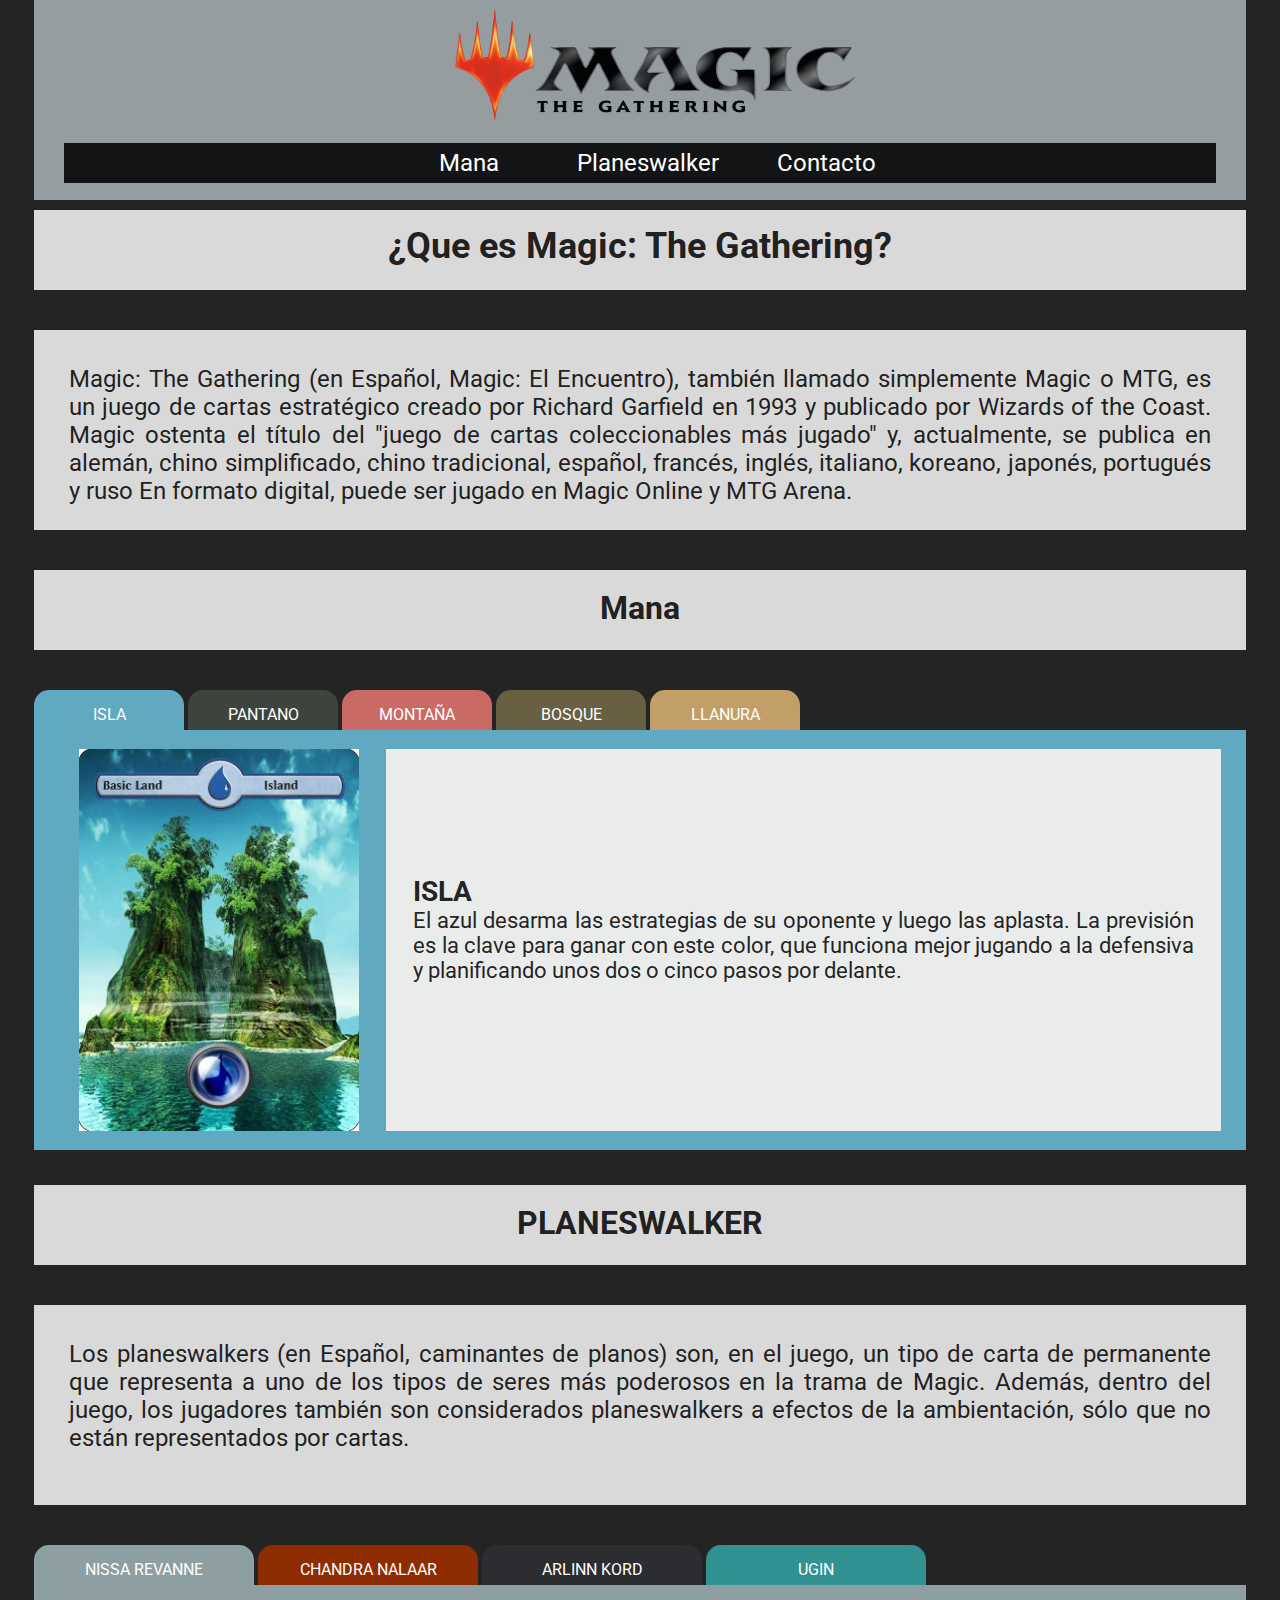
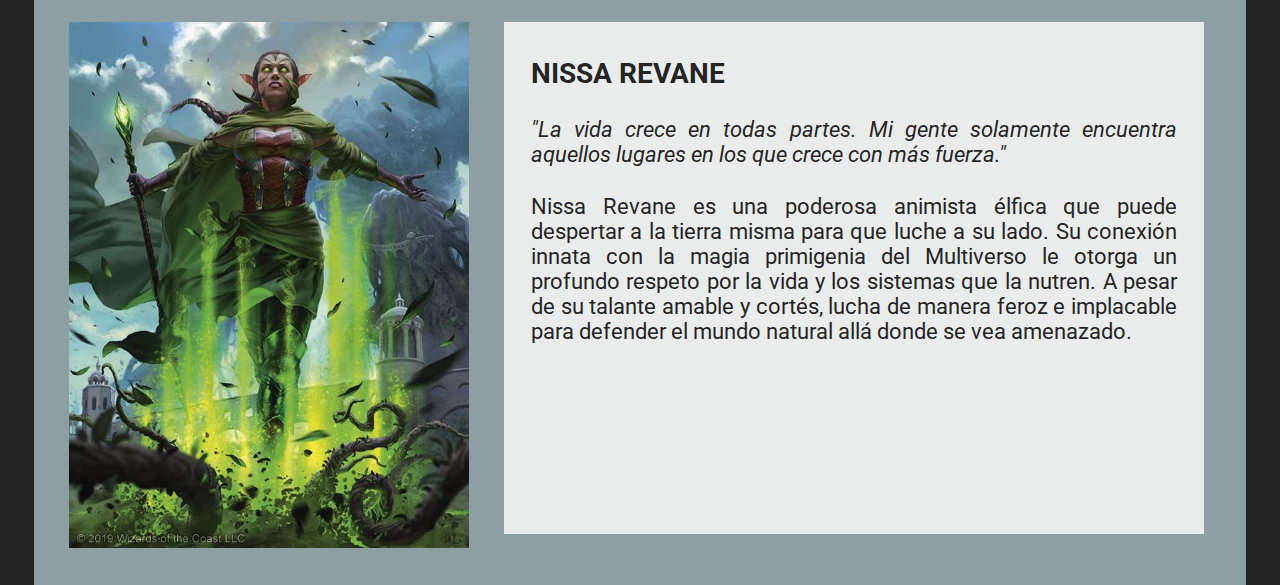
==== commit 282a07fd: "Se realizaron modificaciones en la hoja de estilo de style.cs, donde se ve afectaod el header" ====
--- a/index.html
+++ b/index.html
@@ -14,7 +14,7 @@
         <nav>
             <a href="#mana">Mana</a>
             <a href="#planeswalker">Planeswalker</a>
-            <a href="#social">Contacto</a>
+            <a href="#contacto">Contacto</a>
         </nav>
     </header>
     <main>
@@ -95,12 +95,11 @@
                 los jugadores también son considerados planeswalkers a efectos de la ambientación, sólo que no están
                 representados por cartas.
             </p>
-            <nav id="punto">
-                <a href="#punto" onclick="ocultarMostrar('nissa')" >NISSA REVANNE</a>
-                <a href="#punto" onclick="ocultarMostrar('chandra')" >CHANDRA NALAAR</a>
-                <a href="#punto" onclick="ocultarMostrar('arlinn')" >ARLINN KORD</a>
-                <a href="#punto" onclick="ocultarMostrar('ugin')" >UGIN</a>
-
+            <nav>
+                <a href="#nissa" onclick="ocultarMostrar('nissa')" >NISSA REVANNE</a>
+                <a href="#chandra" onclick="ocultarMostrar('chandra')" >CHANDRA NALAAR</a>
+                <a href="#arlinn" onclick="ocultarMostrar('arlinn')" >ARLINN KORD</a>
+                <a href="#ugin" onclick="ocultarMostrar('ugin')" >UGIN</a>
             </nav>
             <article id="nissa">
                 <img src="img/Nissa.jpg" alt="Nissa">
@@ -167,17 +166,6 @@
                 </div>
             </article>
         </section>
-        <footer>
-            <div id="social">
-                <h2>
-                    Redes Sociales
-                </h2>
-                <a href="https://facebook.com" title="Seguinos en Facebook" target="_blank"></a>
-                <a href="https://instagram.com" title="Seguinos en Instagram" target="_blank"></a>
-                <a href="https://linkedin.com" title="Seguinos en Linkedin" target="_blank"></a>
-                <a href="https://github.com/Dantezio72/ProyectoMaquetacion" title="Mira nuestro avance " target="_blank"></a>
-            </div>
-        </footer>
     </main>
     <script src="js/index.js"></script>
 </body>
--- a/css/style.css
+++ b/css/style.css
@@ -21,9 +21,8 @@
 }
 
 header a {
-
     text-decoration: none;
-    color: rgba(0, 0, 0, 0.87);
+    color: #ffff;
 
 
 }
@@ -91,7 +90,7 @@
 #magic {
     width: 1212px;
     height: 320px;
-    margin-bottom: 10px;
+    margin-bottom: 40px;
 }
 
 #magic h1 {
@@ -110,12 +109,12 @@
     height: 80px;
     background-color: #D9D9D9;
     text-align: center;
-    margin-bottom: 10px;
+    margin-bottom: 40px;
 }
 
 #magic p {
     width: 100%;
-    height: 230px;
+    height: 200px;
     font-size: 24px;
     text-align: justify;
     background-color: #D9D9D9;
@@ -141,7 +140,6 @@
     border-top-left-radius: 15px;
     border-top-right-radius: 15px;
     color: #ffff;
-    transition: .8s;
 }
 
 #mana article {
@@ -149,7 +147,7 @@
     height: 420px;
     display: flex;
     flex-wrap: wrap;
-    margin-bottom: 10px;
+    margin-bottom: 20px;
 }
 
 #mana article img {
@@ -202,11 +200,6 @@
     background-color: #C29E68;
 }
 
-#mana nav a:hover{
-    background-color: #A9A9A9;
-    color: #fff;
-}
-
 /* identificador  */
 
 #isla {
@@ -237,7 +230,7 @@
 
 /* PLANESWALKER */
 #planeswalker {
-    margin-top: 10px;
+    margin-top: 15px;
 }
 
 #planeswalker h2+p{
@@ -247,7 +240,7 @@
     text-align: justify;
     background-color: #D9D9D9;
     padding: 35px; 
-    margin-bottom: 10px;
+    margin-bottom: 40px;
 
 }
 
@@ -261,10 +254,7 @@
     border-top-left-radius: 15px;
     border-top-right-radius: 15px;
     color: #ffff;
-    transition: .5s;
-}
-
-
+}
 
 #planeswalker article {
     width: 1212px;
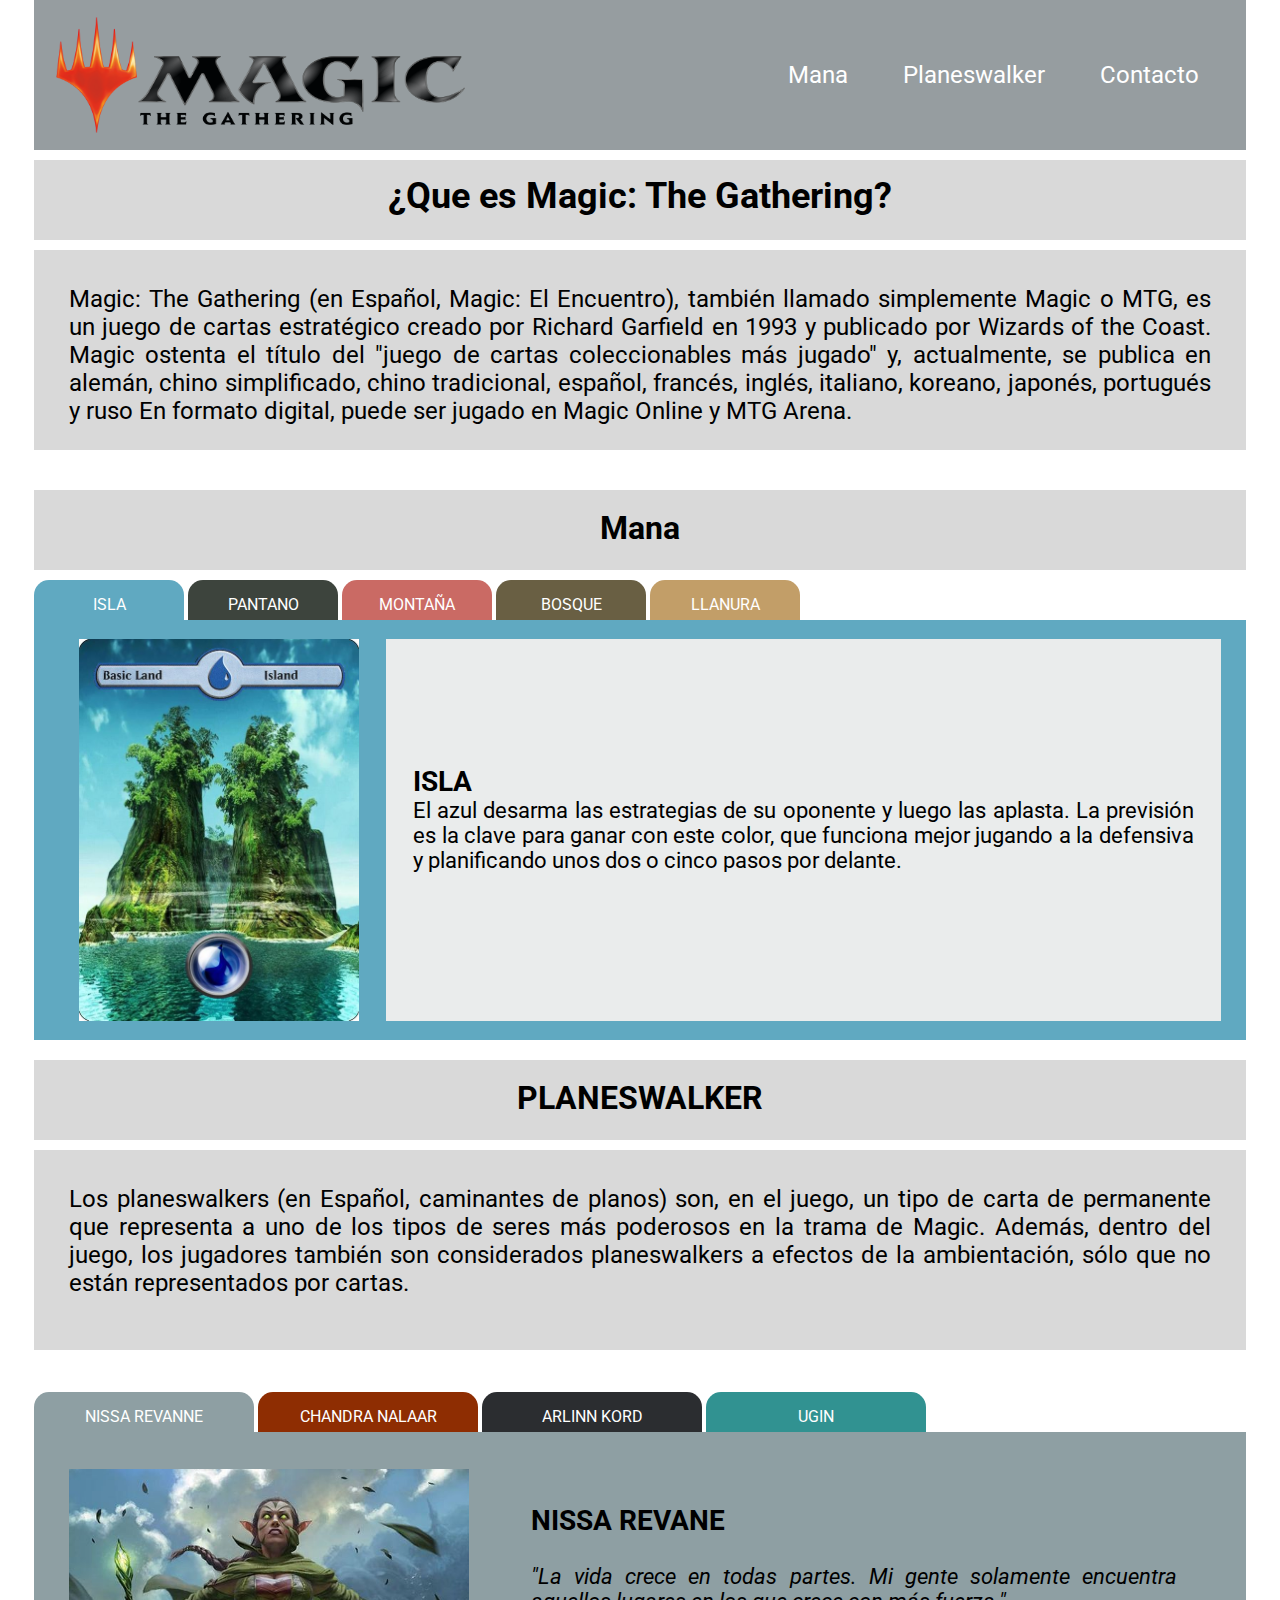
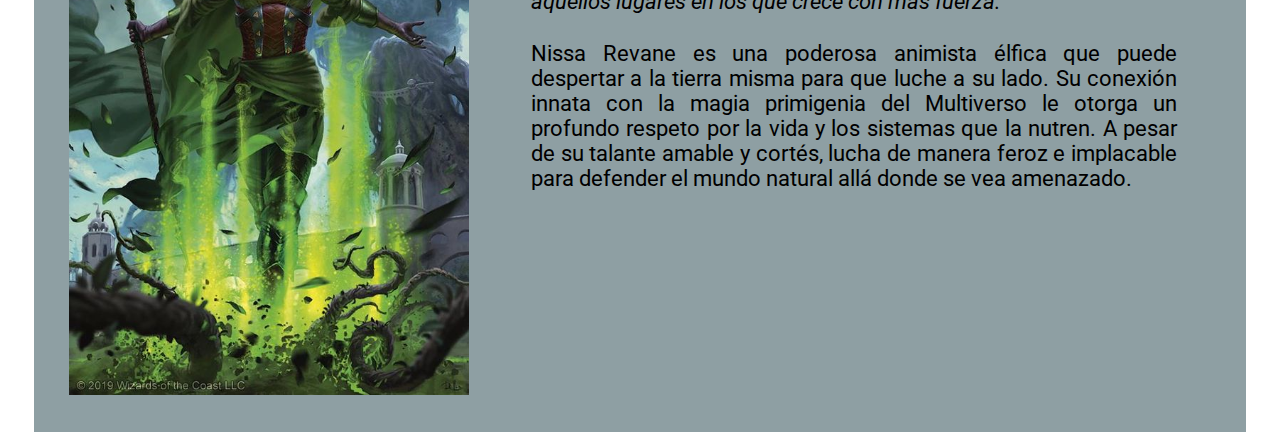
==== commit ed79ecaa: "Revision de los estilos" ====
--- a/index.html
+++ b/index.html
@@ -9,8 +9,7 @@
 </head>
 <body>
     <header>
-        <div>
-            <img src="img/logo-mtg.png" alt="logo magic the gathering"></div>
+        <img src="img/logo-mtg.png" alt="logo magic the gathering">
         <nav>
             <a href="#mana">Mana</a>
             <a href="#planeswalker">Planeswalker</a>
@@ -31,11 +30,11 @@
         <section id="mana">
             <h2>Mana</h2>
             <nav>
-                <a href="#mana" onclick="showHide('isla')"> ISLA </a>
-                <a href="#mana" onclick="showHide('pantano')"> PANTANO </a>
-                <a href="#mana" onclick="showHide('montaña')"> MONTAÑA </a>
-                <a href="#mana" onclick="showHide('bosque')"> BOSQUE </a>
-                <a href="#mana" onclick="showHide('llanura')"> LLANURA </a>
+                <a href="#mana" onclick="showHide('isla')" class="isla"> ISLA </a>
+                <a href="#mana" onclick="showHide('pantano')" class="pantano"> PANTANO </a>
+                <a href="#mana" onclick="showHide('montaña')" class="montaña"> MONTAÑA </a>
+                <a href="#mana" onclick="showHide('bosque')" class="bosque"> BOSQUE </a>
+                <a href="#mana" onclick="showHide('llanura')" class="llanura"> LLANURA </a>
             </nav>
             <article id="isla">
                 <img src="img/mana-isla.jpg" alt="imgen-">
--- a/css/style.css
+++ b/css/style.css
@@ -7,13 +7,6 @@
     box-sizing: border-box;
 }
 
-:root{
-    /* color-scheme:  dark; */
-    color-scheme: light dark;
-    color: rgba(0, 0, 0, 0.87);
-    background-color: #242424;
-}
-
 body {
     margin: auto;
     width: 1212px;
@@ -24,73 +17,38 @@
     text-decoration: none;
     color: #ffff;
 
-
 }
 
 header {
+    height: 150px;
     background-color: #969DA0;
     display: flex;
-    justify-content: center;
-    margin-bottom: 10px;
-    flex-wrap: wrap;
-    /* width: 1212px; */
-    /* position: fixed; */
-    height: 200px;
-
-}
-
-header div {
-    width: 100%;
-    display: flex;
-    justify-content: center;
-
+    align-items: center;
+    justify-content: space-between;
+    margin-bottom: 10px;
 }
 
 header img {
-    width: 400px;
-    height: 110px;
+    width: 409px;
+    height: 116px;
     display: block;
-    margin: 10px 0px 5px 30px;
-
+    margin: 17px 22px;
 }
 
 header nav {
-    /* margin: 0px 47px; */
-    background-color: rgba(0, 0, 0, 0.87);
-    width: 100%;
-    text-align: center;
-    height: 40px;
-    margin-left: 30px;
-    margin-right: 30px;
+    margin: 0px 47px;
 }
 
 header nav a {
-    display: inline-block;
-    width: 160px;
-    height: 40px;
-
-    text-align: center;
-
-    margin-left: 15px;
-    padding: 6px;
-    color: #ffff;
+    margin-left: 51px;
     font-size: 24px;
-    transition: .9s;
-    border-radius: 10px;
-    /* border: 1px solid #FFFf; */
-
-}
-
-header a:hover{
-    background-color:  #969DA0;
-    color: rgba(0, 0, 0, 0.87);
 }
 
 
 #magic {
     width: 1212px;
     height: 320px;
-    margin-bottom: 40px;
+    margin-bottom: 10px;
 }
 
 #magic h1 {
@@ -109,7 +67,7 @@
     height: 80px;
     background-color: #D9D9D9;
     text-align: center;
-    margin-bottom: 40px;
+    margin-bottom: 10px;
 }
 
 #magic p {
@@ -147,7 +105,7 @@
     height: 420px;
     display: flex;
     flex-wrap: wrap;
-    margin-bottom: 20px;
+    margin-bottom: 10px;
 }
 
 #mana article img {
@@ -230,7 +188,7 @@
 
 /* PLANESWALKER */
 #planeswalker {
-    margin-top: 15px;
+    margin-top: 10px;
 }
 
 #planeswalker h2+p{
@@ -240,7 +198,7 @@
     text-align: justify;
     background-color: #D9D9D9;
     padding: 35px; 
-    margin-bottom: 40px;
+    margin-bottom: 10px;
 
 }
 
@@ -251,6 +209,7 @@
     text-align: center;
     text-decoration: none;
     padding: 15px 0px;
+    margin-top: 32px;
     border-top-left-radius: 15px;
     border-top-right-radius: 15px;
     color: #ffff;
@@ -273,7 +232,54 @@
     width: 700px;
     height: 512px;
     margin: 37px 0px 37px;
-    background-color: #EAECEC;
+}
+
+/* clase  */
+
+.nissa {
+    display: flex;
+    flex-wrap: wrap;
+    background-color: #86a0a8;
+}
+
+.chandra {
+    display: flex;
+    flex-wrap: wrap;
+    background-color: #af4014;
+}
+
+.arlinn{
+    display: flex;
+    flex-wrap: wrap;
+    background-color: #433f3f;
+}
+
+.ugin{
+    background-color: #21879e;
+}
+
+/* identificador  */
+
+#nissa{
+    display: flex;
+    flex-wrap: wrap;
+    background-color: #86a0a8;
+}
+
+#chandra{
+    display: flex;
+    flex-wrap: wrap;
+    background-color: #af4014;
+}
+
+#arlinn{
+    display: flex;
+    flex-wrap: wrap;
+    background-color: #433f3f;
+}
+
+#ugin{
+    background-color: #21879e;
 }
 #planeswalker article div h3{
     width: 835px;
@@ -302,66 +308,3 @@
 #planeswalker nav a:nth-child(4), #ugin{ 
     background-color: #319291;
 }
-
-#planeswalker nav a:hover{
-    background-color: 	#A9A9A9;
-    color: #fff;
-}
-
-/* Footer */
-#social {
-    display: flex;
-    justify-content: center;
-    flex-wrap: wrap;
-    background-color: #969DA0;
-    gap: 20px;
-    padding: 16px;
-    margin-top: 10px;
-
-}
-
-#social h2{
-    width: 100%;
-    text-align: center;
-    font-size: 31.5px;
-    padding: 20px 0px;
-    text-decoration:underline;
-    color: rgba(0, 0, 0, 0.87);
-}
-
-#social a {
-    width: 80px;
-    height: 80px;
-    background-color: #ccc;
-    border-radius: 8px;
-
-    background-size: 36px;
-    background-repeat: no-repeat;
-    background-position: center;
-
-}
-
-
-#social a:nth-child(2) {
-    background-image: url(../icon/facebook.svg);
-}
-
-#social a:nth-child(3){
-    background-image: url(../icon/instagram.svg);
-}
-
-#social a:nth-child(4) {
-    background-image: url(../icon/linkedin.svg);
-}
-
-#social a:nth-child(5) {
-    background-image: url(../icon/github.svg);
-}
-
-
-#social a:hover {
-    background-color: #ccc;
-    background-size: 78px;
-    box-shadow: 0 2px 8px #333;
-
-}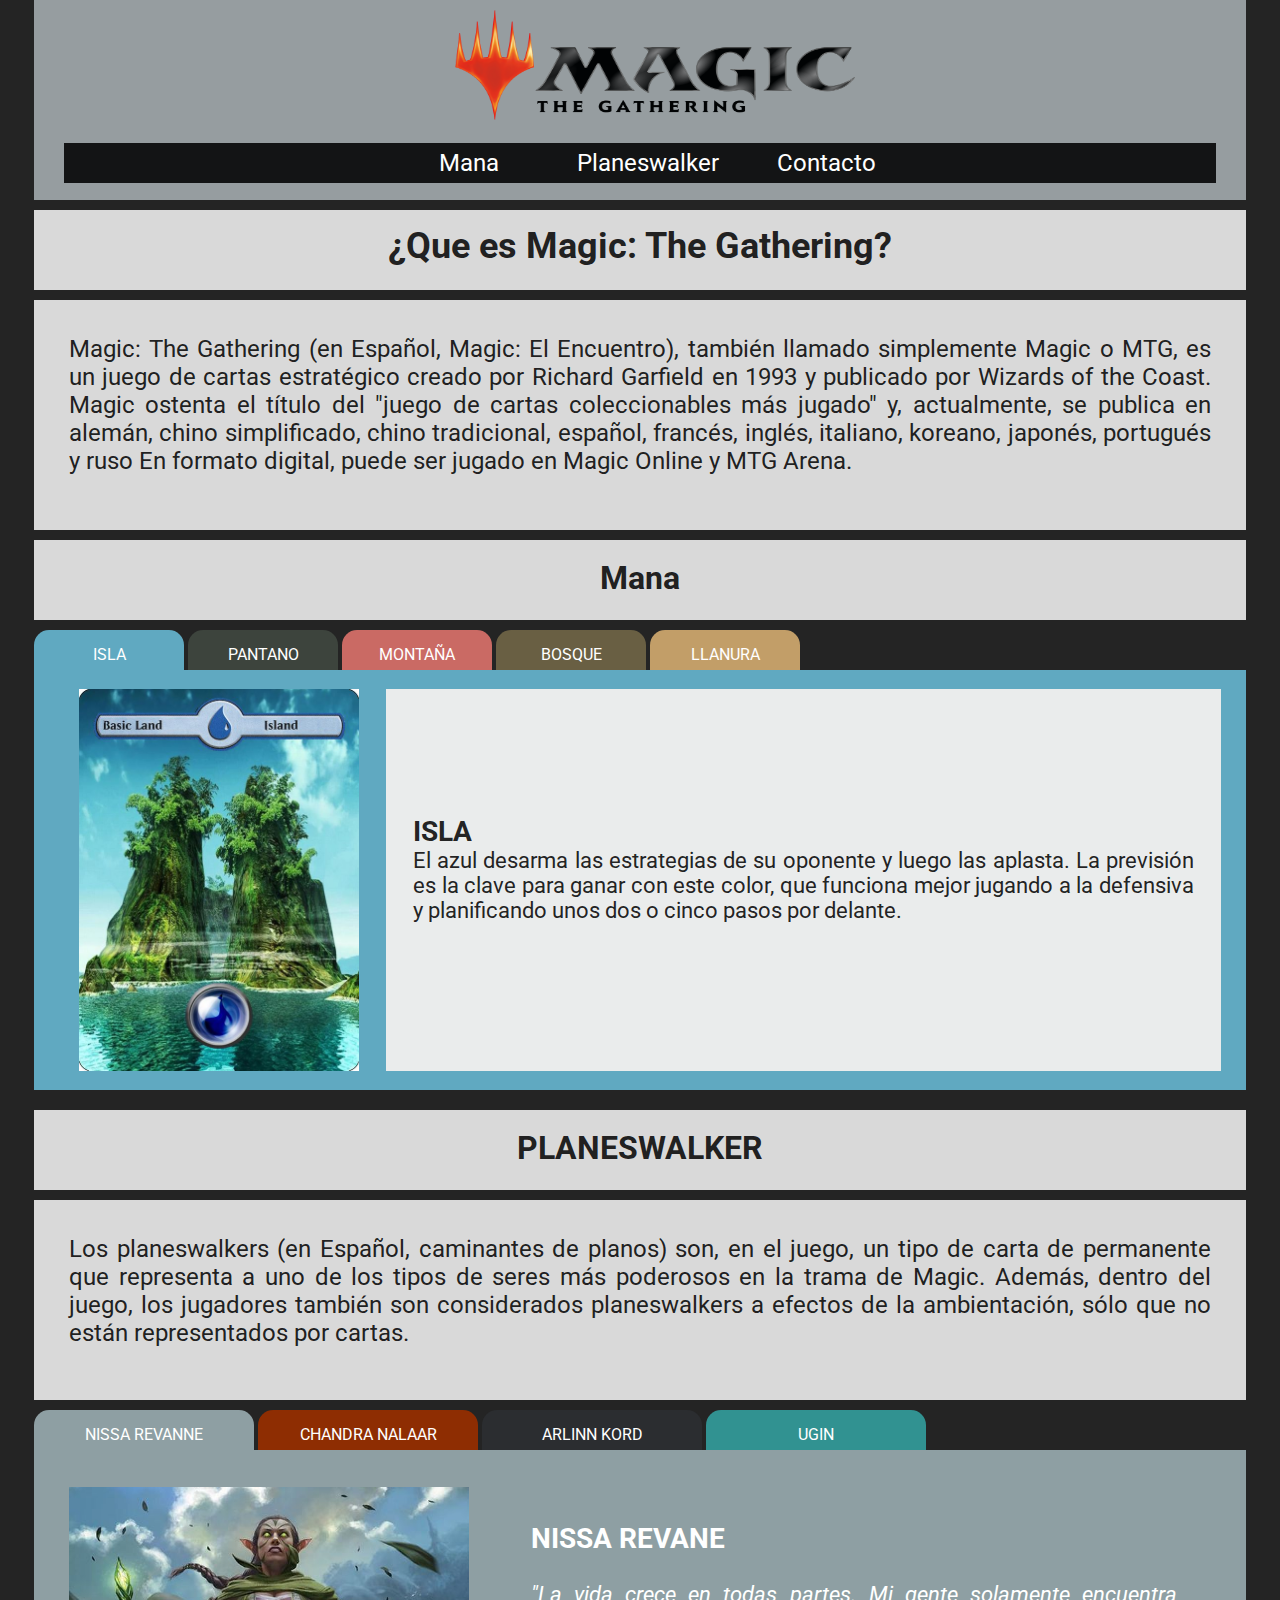
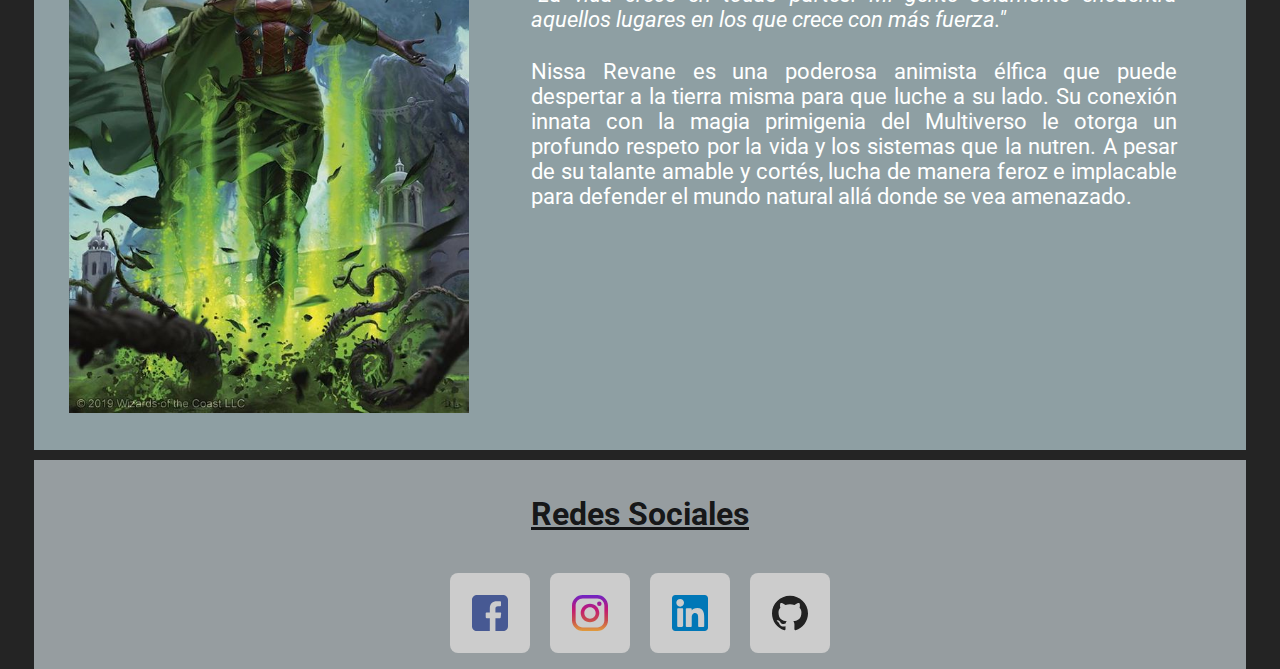
==== commit 705093f5: "revicion de l index.lol" ====
--- a/index.html
+++ b/index.html
@@ -9,11 +9,12 @@
 </head>
 <body>
     <header>
-        <img src="img/logo-mtg.png" alt="logo magic the gathering">
+        <div>
+            <img src="img/logo-mtg.png" alt="logo magic the gathering"></div>
         <nav>
             <a href="#mana">Mana</a>
             <a href="#planeswalker">Planeswalker</a>
-            <a href="#contacto">Contacto</a>
+            <a href="#social">Contacto</a>
         </nav>
     </header>
     <main>
@@ -94,11 +95,12 @@
                 los jugadores también son considerados planeswalkers a efectos de la ambientación, sólo que no están
                 representados por cartas.
             </p>
-            <nav>
-                <a href="#nissa" onclick="ocultarMostrar('nissa')" >NISSA REVANNE</a>
-                <a href="#chandra" onclick="ocultarMostrar('chandra')" >CHANDRA NALAAR</a>
-                <a href="#arlinn" onclick="ocultarMostrar('arlinn')" >ARLINN KORD</a>
-                <a href="#ugin" onclick="ocultarMostrar('ugin')" >UGIN</a>
+            <nav id="punto">
+                <a href="#punto" onclick="ocultarMostrar('nissa')" >NISSA REVANNE</a>
+                <a href="#punto" onclick="ocultarMostrar('chandra')" >CHANDRA NALAAR</a>
+                <a href="#punto" onclick="ocultarMostrar('arlinn')" >ARLINN KORD</a>
+                <a href="#punto" onclick="ocultarMostrar('ugin')" >UGIN</a>
+
             </nav>
             <article id="nissa">
                 <img src="img/Nissa.jpg" alt="Nissa">
@@ -165,6 +167,17 @@
                 </div>
             </article>
         </section>
+        <footer>
+            <div id="social">
+                <h2>
+                    Redes Sociales
+                </h2>
+                <a href="https://facebook.com" title="Seguinos en Facebook" target="_blank"></a>
+                <a href="https://instagram.com" title="Seguinos en Instagram" target="_blank"></a>
+                <a href="https://linkedin.com" title="Seguinos en Linkedin" target="_blank"></a>
+                <a href="https://github.com/Dantezio72/ProyectoMaquetacion" title="Mira nuestro avance " target="_blank"></a>
+            </div>
+        </footer>
     </main>
     <script src="js/index.js"></script>
 </body>
--- a/css/style.css
+++ b/css/style.css
@@ -7,6 +7,13 @@
     box-sizing: border-box;
 }
 
+:root{
+    /* color-scheme:  dark; */
+    color-scheme: light dark;
+    color: rgba(0, 0, 0, 0.87);
+    background-color: #242424;
+}
+
 body {
     margin: auto;
     width: 1212px;
@@ -14,34 +21,71 @@
 }
 
 header a {
+
     text-decoration: none;
+    color: rgba(0, 0, 0, 0.87);
+
+
+
+}
+
+header {
+    background-color: #969DA0;
+    display: flex;
+    justify-content: center;
+    margin-bottom: 10px;
+    flex-wrap: wrap;
+    /* width: 1212px; */
+    /* position: fixed; */
+    height: 200px;
+
+}
+
+header div {
+    width: 100%;
+    display: flex;
+    justify-content: center;
+
+}
+
+header img {
+    width: 400px;
+    height: 110px;
+    display: block;
+    margin: 10px 0px 5px 30px;
+
+}
+
+header nav {
+    /* margin: 0px 47px; */
+    background-color: rgba(0, 0, 0, 0.87);
+    width: 100%;
+    text-align: center;
+    height: 40px;
+    margin-left: 30px;
+    margin-right: 30px;
+}
+
+header nav a {
+    display: inline-block;
+    width: 160px;
+    height: 40px;
+
+    text-align: center;
+
+    margin-left: 15px;
+    padding: 6px;
     color: #ffff;
-
-}
-
-header {
-    height: 150px;
-    background-color: #969DA0;
-    display: flex;
-    align-items: center;
-    justify-content: space-between;
-    margin-bottom: 10px;
-}
-
-header img {
-    width: 409px;
-    height: 116px;
-    display: block;
-    margin: 17px 22px;
-}
-
-header nav {
-    margin: 0px 47px;
-}
-
-header nav a {
-    margin-left: 51px;
     font-size: 24px;
+    transition: .9s;
+    border-radius: 10px;
+    /* border: 1px solid #FFFf; */
+
+}
+
+header a:hover{
+    background-color:  #969DA0;
+    color: rgba(0, 0, 0, 0.87);
 }
 
 
@@ -72,7 +116,7 @@
 
 #magic p {
     width: 100%;
-    height: 200px;
+    height: 230px;
     font-size: 24px;
     text-align: justify;
     background-color: #D9D9D9;
@@ -98,6 +142,7 @@
     border-top-left-radius: 15px;
     border-top-right-radius: 15px;
     color: #ffff;
+    transition: .8s;
 }
 
 #mana article {
@@ -156,6 +201,11 @@
 
 #mana nav a:nth-child(5){
     background-color: #C29E68;
+}
+
+#mana nav a:hover{
+    background-color: #A9A9A9;
+    color: #fff;
 }
 
 /* identificador  */
@@ -209,11 +259,13 @@
     text-align: center;
     text-decoration: none;
     padding: 15px 0px;
-    margin-top: 32px;
     border-top-left-radius: 15px;
     border-top-right-radius: 15px;
     color: #ffff;
-}
+    transition: .5s;
+}
+
+
 
 #planeswalker article {
     width: 1212px;
@@ -276,10 +328,12 @@
     display: flex;
     flex-wrap: wrap;
     background-color: #433f3f;
+    color: #fff;
 }
 
 #ugin{
     background-color: #21879e;
+    color: #fff;
 }
 #planeswalker article div h3{
     width: 835px;
@@ -296,9 +350,11 @@
 
 #planeswalker nav a:nth-child(1), #nissa {
     background-color: #8E9FA3;
+    color: #fff;
 }
 #planeswalker nav a:nth-child(2), #chandra{
     background-color: #8E2D02;
+    color: #fff;
 }
 
 #planeswalker nav a:nth-child(3), #arlinn {
@@ -308,3 +364,65 @@
 #planeswalker nav a:nth-child(4), #ugin{ 
     background-color: #319291;
 }
+
+#planeswalker nav a:hover{
+    background-color: 	#A9A9A9;
+    color: #fff;
+}
+
+/* Footer */
+#social {
+    display: flex;
+    justify-content: center;
+    flex-wrap: wrap;
+    background-color: #969DA0;
+    gap: 20px;
+    padding: 16px;
+    margin-top: 10px;
+
+}
+
+#social h2{
+    width: 100%;
+    text-align: center;
+    font-size: 31.5px;
+    padding: 20px 0px;
+    text-decoration:underline;
+    color: rgba(0, 0, 0, 0.87);
+}
+
+#social a {
+    width: 80px;
+    height: 80px;
+    background-color: #ccc;
+    border-radius: 8px;
+
+    background-size: 36px;
+    background-repeat: no-repeat;
+    background-position: center;
+
+}
+
+
+#social a:nth-child(2) {
+    background-image: url(../icon/facebook.svg);
+}
+
+#social a:nth-child(3){
+    background-image: url(../icon/instagram.svg);
+}
+
+#social a:nth-child(4) {
+    background-image: url(../icon/linkedin.svg);
+}
+
+#social a:nth-child(5) {
+    background-image: url(../icon/github.svg);
+}
+
+
+#social a:hover {
+    background-color: #ccc;
+    background-size: 78px;
+    box-shadow: 0 2px 8px #333;
+}
